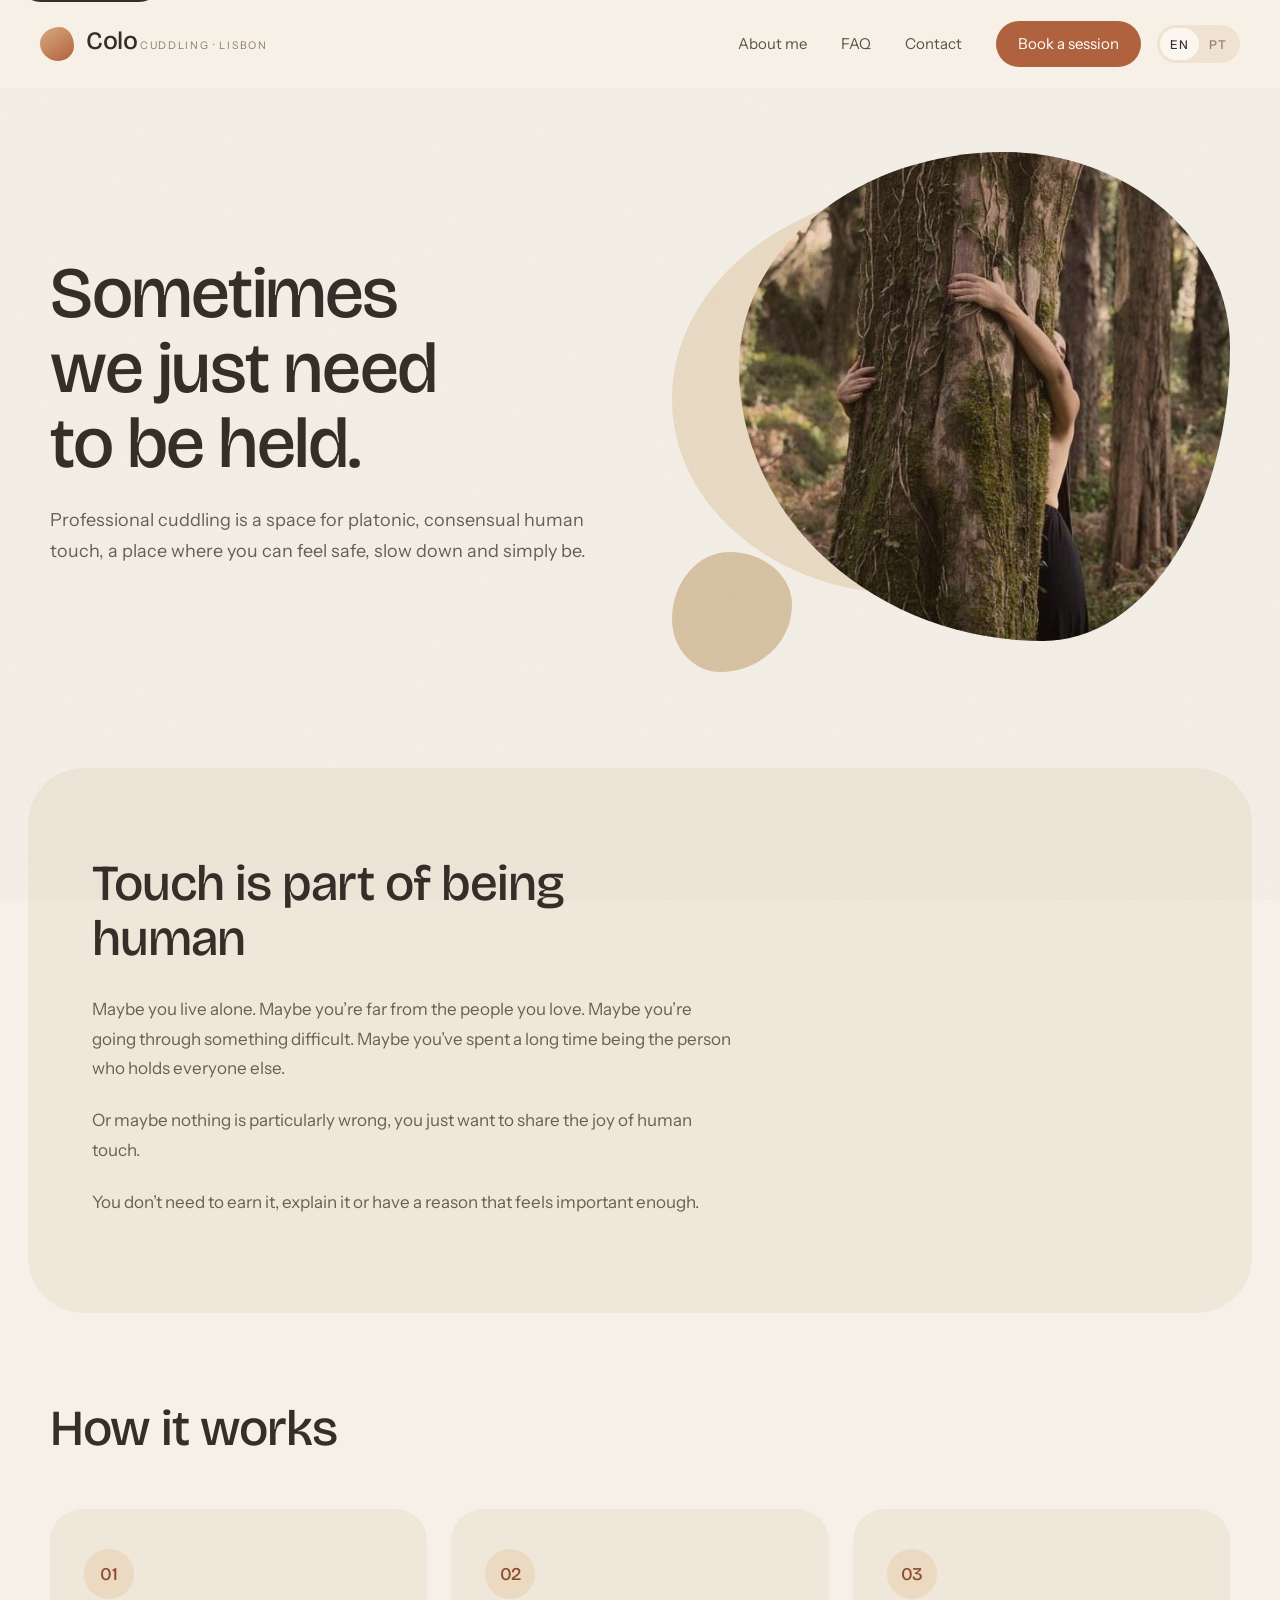
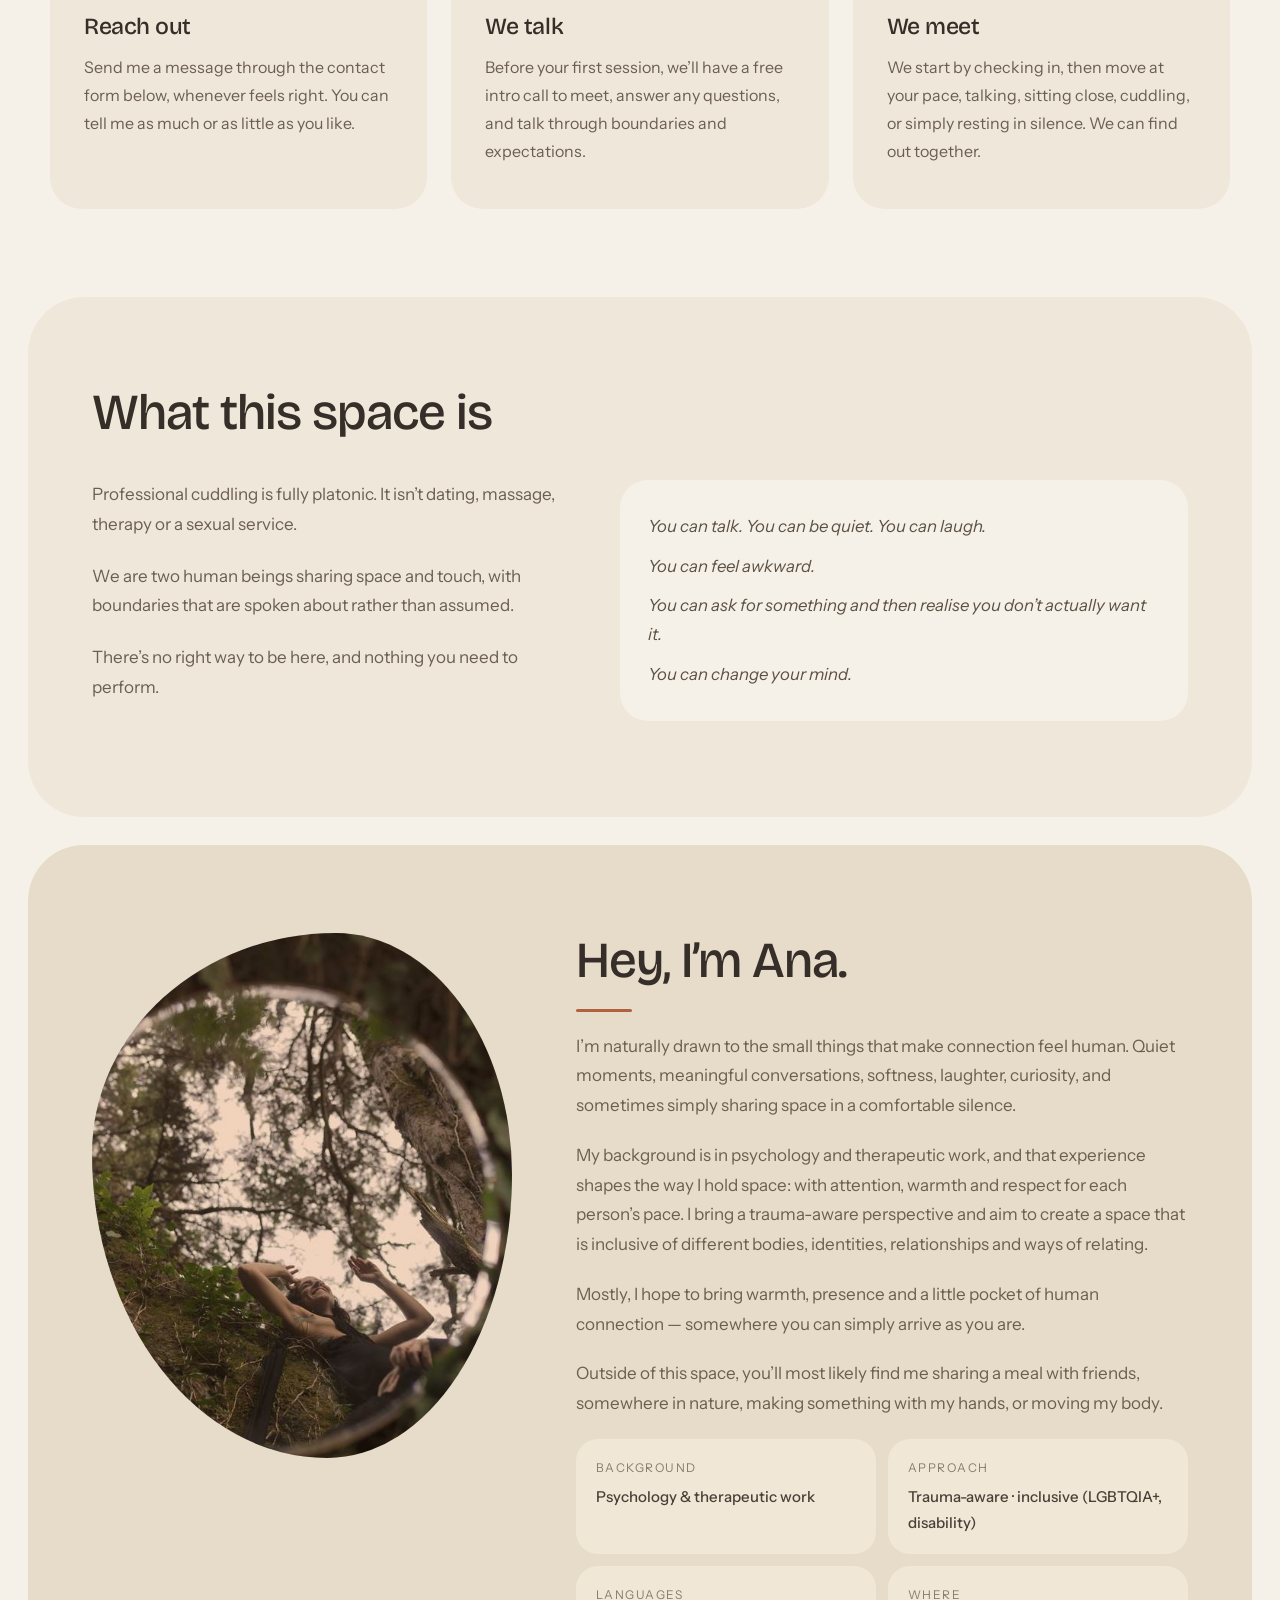
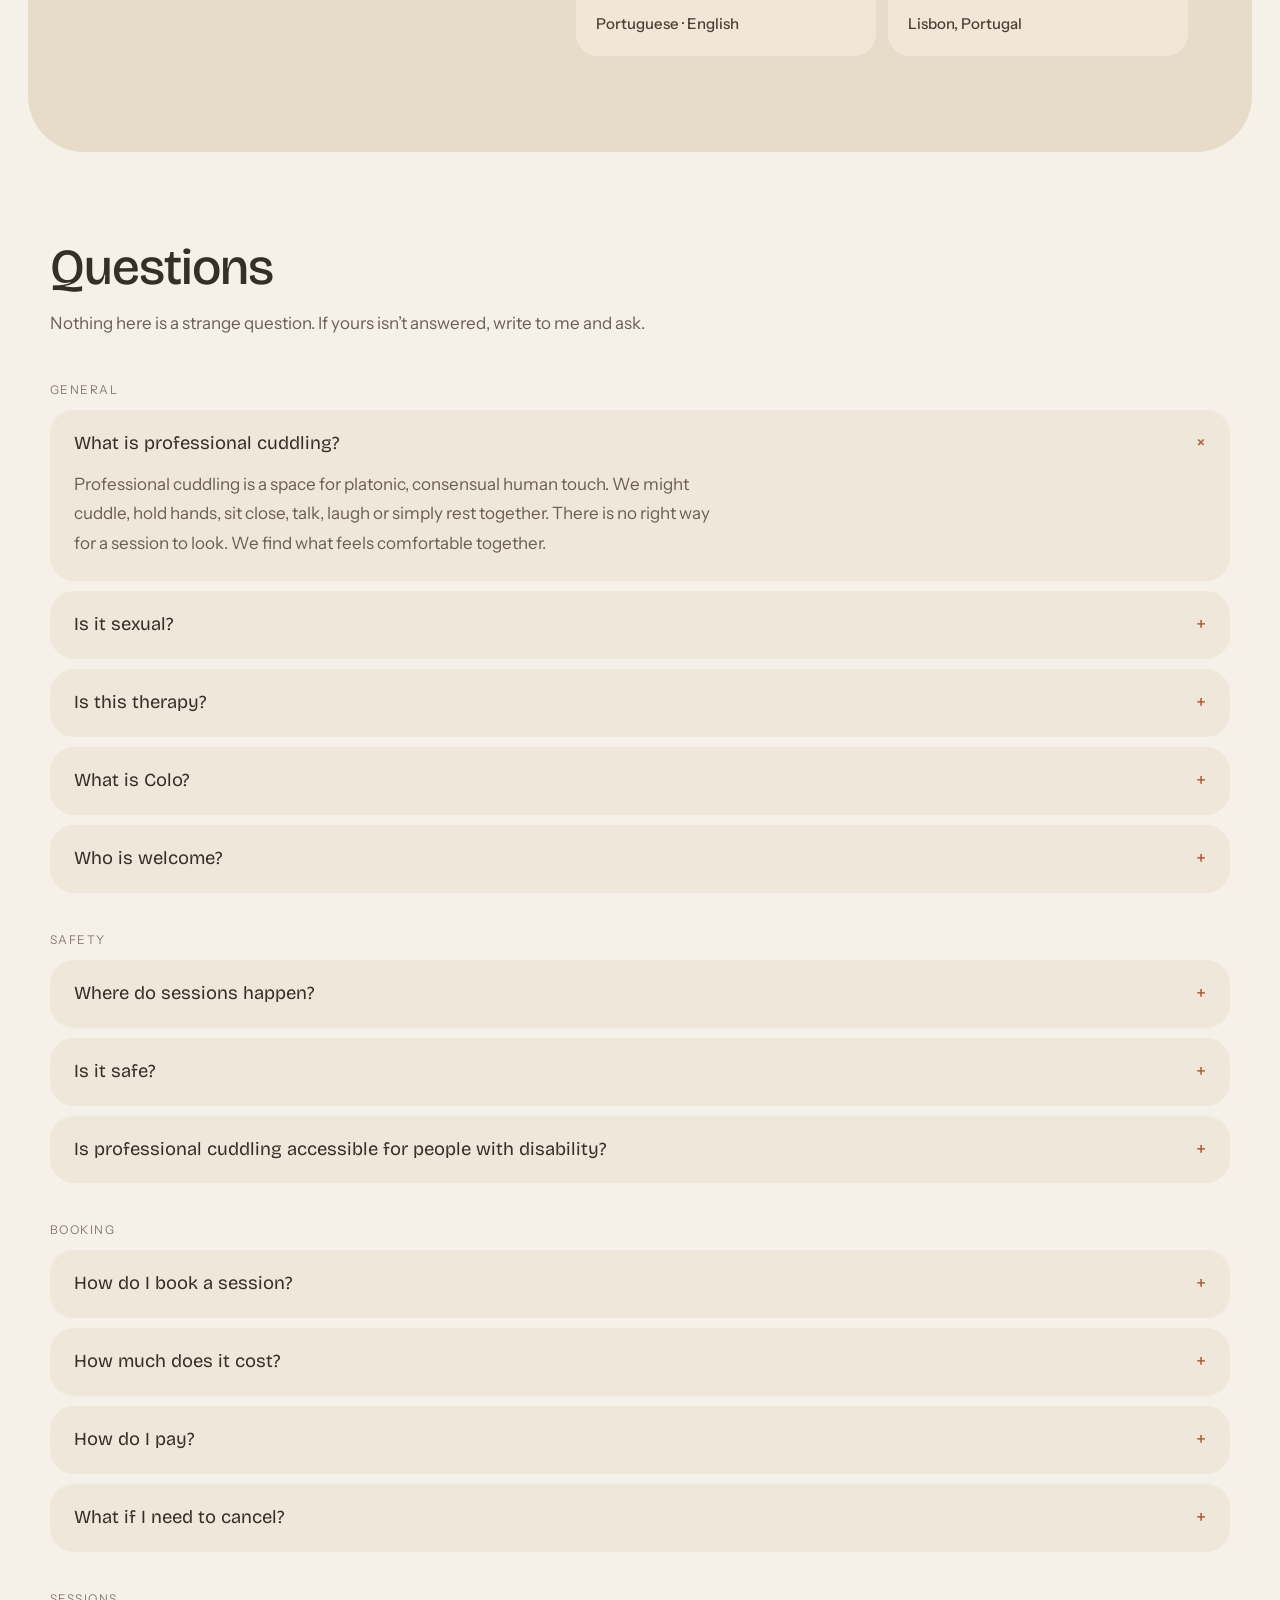
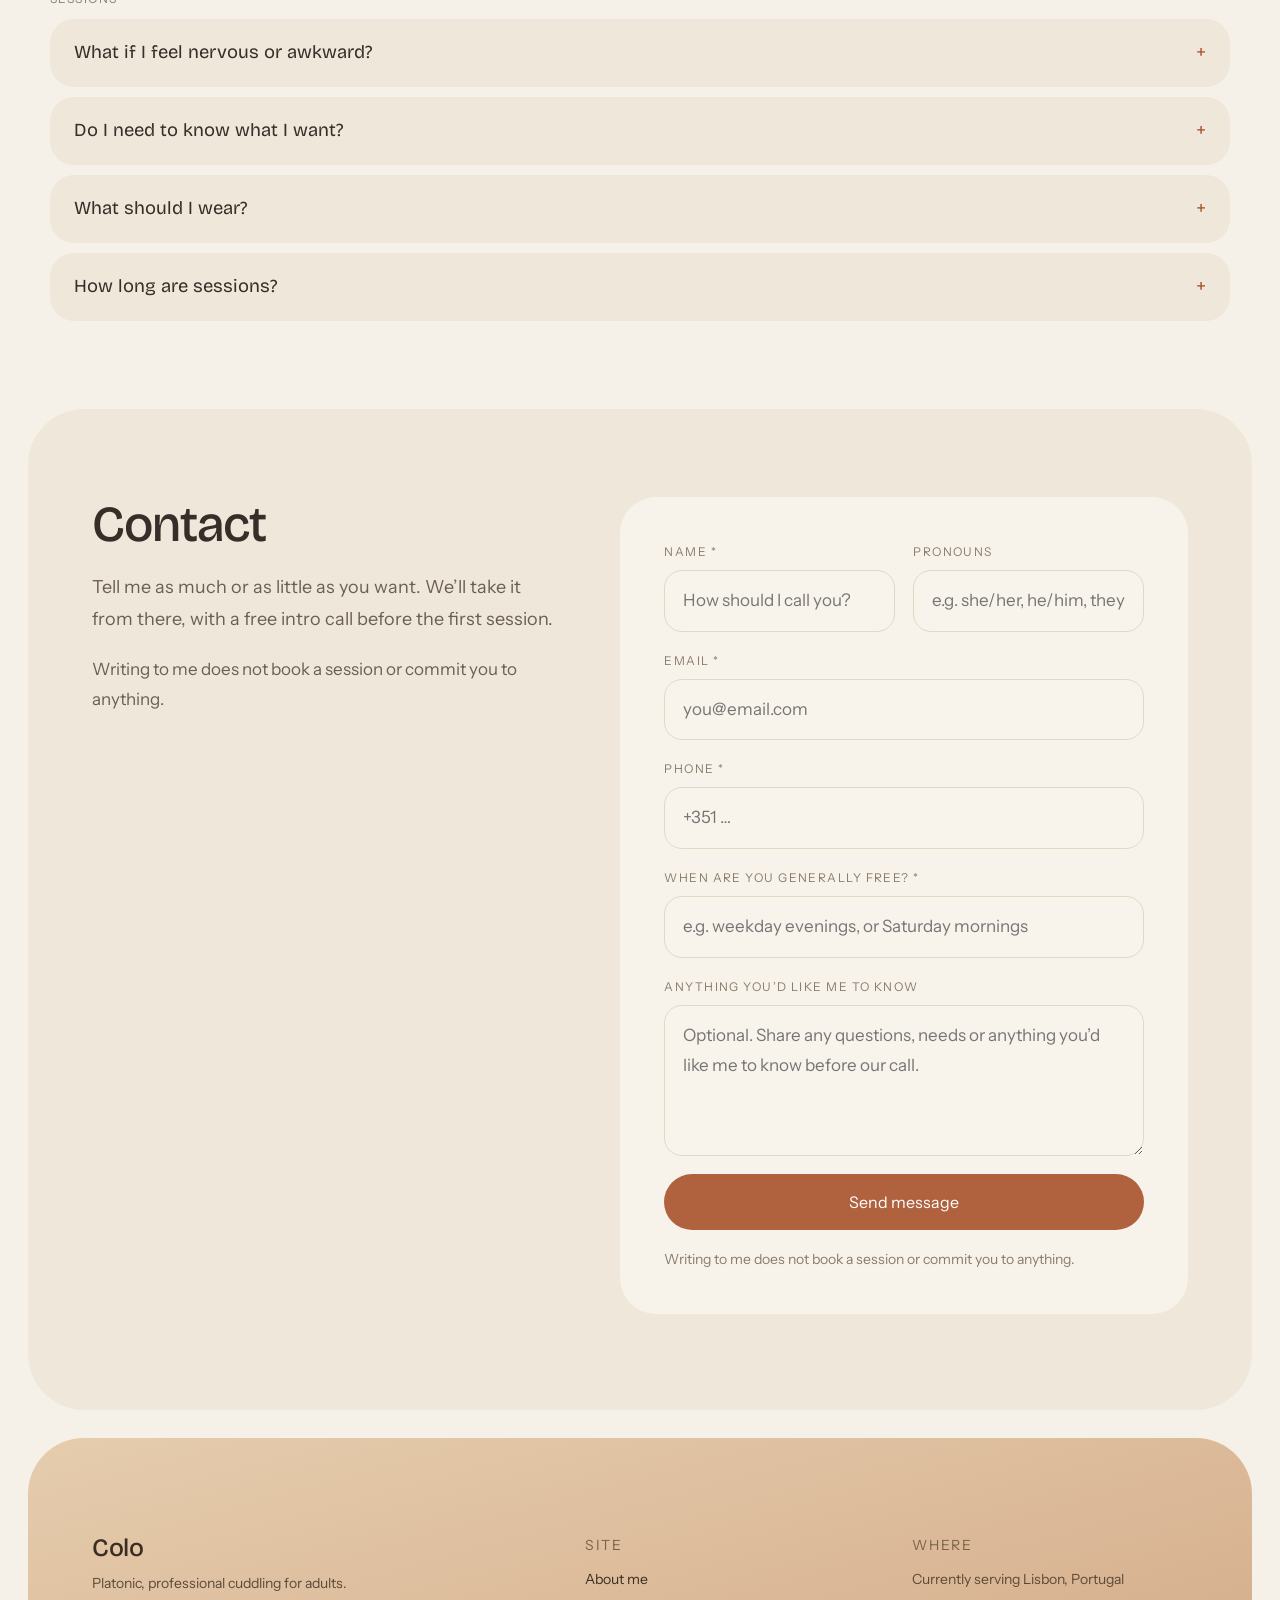
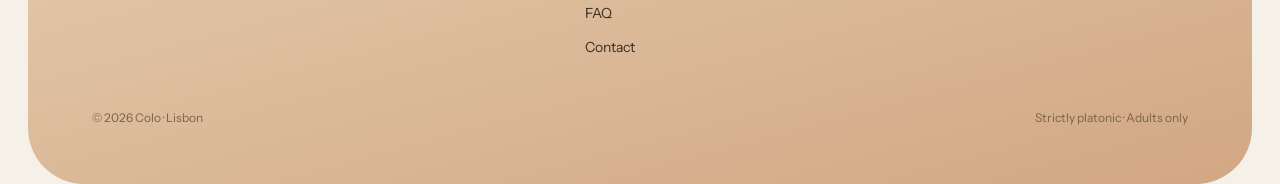
==== index.html @ 05f69599 "Apply Ana’s 2–3 Sep copy notes and add an accessibility FAQ. Refresh PT phrasing, drop two session q" ====
<!doctype html>
<html lang="en" data-page="home">
<head>
  <meta charset="utf-8">
  <meta name="viewport" content="width=device-width, initial-scale=1">
  <title>Colo — Professional cuddling in Lisbon</title>
  <meta name="description" content="Professional cuddling in Lisbon. A space for platonic, consensual human touch — where you can feel safe, slow down and simply be.">
  <meta property="og:title" content="Colo — Professional cuddling in Lisbon">
  <meta property="og:description" content="A space for platonic, consensual human touch. Professional cuddling in Lisbon.">
  <meta property="og:type" content="website">
  <link rel="icon" href="favicon.svg" type="image/svg+xml">
  <script>
    (function () {
      var q = new URLSearchParams(location.search).get("lang");
      var stored = null;
      try { stored = localStorage.getItem("colo-lang"); } catch (e) {}
      var lang = (q === "pt" || q === "en") ? q : (stored === "pt" || stored === "en") ? stored : ((navigator.language || "").toLowerCase().indexOf("pt") === 0 ? "pt" : "en");
      document.documentElement.setAttribute("data-lang", lang);
      document.documentElement.lang = lang === "pt" ? "pt-PT" : "en";
    })();
  </script>
  <link rel="preconnect" href="https://fonts.googleapis.com">
  <link rel="preconnect" href="https://fonts.gstatic.com" crossorigin>
  <link href="https://fonts.googleapis.com/css2?family=Bricolage+Grotesque:opsz,wght@12..96,400;12..96,500;12..96,600&family=Instrument+Sans:wght@400;500&display=swap" rel="stylesheet">
  <link rel="stylesheet" href="css/styles.css">
</head>
<body>
  <a class="skip-link" href="#main" data-i18n="skip">Skip to content</a>
  <div class="grain" aria-hidden="true">
    <svg xmlns="http://www.w3.org/2000/svg">
      <filter id="grain"><feTurbulence type="fractalNoise" baseFrequency="0.85" numOctaves="3" stitchTiles="stitch"/><feColorMatrix type="saturate" values="0"/></filter>
      <rect width="100%" height="100%" filter="url(#grain)" opacity="0.26"/>
    </svg>
  </div>

  <header class="site-header">
    <div class="header-inner">
      <a class="brand" href="index.html" aria-current="page">
        <span class="mark" aria-hidden="true"></span>
        <span>
          <span class="display brand-name">Colo</span>
          <span class="brand-meta" data-i18n="brand.meta">Cuddling · Lisbon</span>
        </span>
      </a>
      <div class="header-end">
        <nav class="nav" data-i18n-aria="nav.primary" aria-label="Primary">
          <a href="#about" data-i18n="nav.about">About me</a>
          <a href="#faq" data-i18n="nav.faq">FAQ</a>
          <a href="#contact" data-i18n="nav.contact">Contact</a>
          <a class="btn btn-primary" href="#contact" style="min-height: 46px; padding: 10px 22px; font-size: 15px;" data-i18n="nav.book">Book a session</a>
        </nav>
        <div class="header-tools">
          <div class="lang-switch" role="group" data-i18n-aria="nav.lang" aria-label="Language">
            <button type="button" data-lang-set="en" aria-pressed="true">EN</button>
            <button type="button" data-lang-set="pt" aria-pressed="false">PT</button>
          </div>
          <button class="menu-btn" type="button" data-menu-toggle aria-expanded="false" aria-controls="mobile-nav" data-i18n-aria="nav.menu" aria-label="Menu">
            <span></span><span></span>
          </button>
        </div>
      </div>
    </div>
    <nav class="mobile-nav" id="mobile-nav" data-mobile-nav data-i18n-aria="nav.mobile" aria-label="Mobile">
      <a href="#about" data-i18n="nav.about">About me</a>
      <a href="#faq" data-i18n="nav.faq">FAQ</a>
      <a href="#contact" data-i18n="nav.contact">Contact</a>
      <a href="#contact" data-i18n="nav.book">Book a session</a>
    </nav>
  </header>

  <main id="main">
    <section class="hero">
      <div class="wrap hero-grid">
        <div class="hero-copy">
          <h1 data-i18n="hero.h1">Sometimes we just need to be held.</h1>
          <p class="lede lede-lg" data-i18n="hero.lede">Professional cuddling is a space for platonic, consensual human touch, a place where you can feel safe, slow down and simply be.</p>
        </div>
        <div class="hero-visual" aria-hidden="true">
          <div class="blob-back"></div>
          <div class="blob-photo">
            <img class="hero-photo" src="images/hero.jpg" alt="">
            <div class="photo-wash"></div>
          </div>
          <div class="blob-small"></div>
        </div>
      </div>
    </section>

    <section class="panel" id="touch" aria-labelledby="touch-heading">
      <div class="panel-head">
        <h2 id="touch-heading" data-i18n="touch.h2">Touch is part of being human</h2>
      </div>
      <div class="prose" style="margin-top: 28px;">
        <p data-i18n="touch.p1">Maybe you live alone. Maybe you’re far from the people you love. Maybe you’re going through something difficult. Maybe you’ve spent a long time being the person who holds everyone else.</p>
        <p data-i18n="touch.p2">Or maybe nothing is particularly wrong, you just want to share the joy of human touch.</p>
        <p data-i18n="touch.p3">You don’t need to earn it, explain it or have a reason that feels important enough.</p>
      </div>
    </section>

    <section class="section" id="how" aria-labelledby="how-heading">
      <div class="wrap">
        <div class="section-head">
          <h2 id="how-heading" data-i18n="how.h2">How it works</h2>
        </div>
        <div class="steps">
          <article class="card">
            <span class="display step-num">01</span>
            <h3 data-i18n="how.s1">Reach out</h3>
            <p data-i18n="how.s1p">Send me a message through the contact form below. You can tell me as much or as little as you like.</p>
          </article>
          <article class="card">
            <span class="display step-num">02</span>
            <h3 data-i18n="how.s2">We talk</h3>
            <p data-i18n="how.s2p">Before your first session, we’ll have a free intro call to meet, answer any questions, and talk through boundaries and expectations.</p>
          </article>
          <article class="card">
            <span class="display step-num">03</span>
            <h3 data-i18n="how.s3">We meet</h3>
            <p data-i18n="how.s3p">We start by checking in, then move at your pace, talking, sitting close, cuddling, or simply resting in silence. We can find out together.</p>
          </article>
        </div>
      </div>
    </section>

    <section class="panel" id="why" aria-labelledby="space-heading">
      <div class="panel-head">
        <h2 id="space-heading" data-i18n="space.h2">What this space is</h2>
      </div>
      <div class="space-grid">
        <div class="prose">
          <p data-i18n="space.p1">Professional cuddling is fully platonic. It isn’t dating, massage, therapy or a sexual service.</p>
          <p data-i18n="space.p2">We are two human beings sharing space and touch, with boundaries that are spoken about rather than assumed.</p>
          <p data-i18n="space.p3">There’s no right way to be here, and nothing you need to perform.</p>
        </div>
        <ul class="permissions">
          <li data-i18n="space.l1">You can talk. You can be quiet. You can laugh.</li>
          <li data-i18n="space.l2">You can feel awkward.</li>
          <li data-i18n="space.l3">You can ask for something and then realise you don’t actually want it.</li>
          <li data-i18n="space.l4">You can change your mind.</li>
        </ul>
      </div>
    </section>

    <section class="panel panel-clay" id="about" aria-labelledby="about-heading">
      <div class="profile">
        <div class="portrait-wrap">
          <div class="portrait-frame">
            <img class="portrait-photo" src="images/portrait.jpg" data-i18n-alt="about.alt" alt="Ana, smiling in a forest, reflected in a circular mirror on mossy ground.">
            <div class="photo-wash"></div>
          </div>
        </div>
        <div class="profile-copy">
          <h2 id="about-heading" data-i18n="about.h2">Hey, I’m Ana.</h2>
          <span class="rule" aria-hidden="true"></span>
          <p class="lede" data-i18n="about.p1">I’m naturally drawn to the small things that make connection feel human. Quiet moments, meaningful conversations, softness, laughter, curiosity, and sometimes simply sharing space in a comfortable silence.</p>
          <p class="lede" data-i18n="about.p2">My background is in psychology and therapeutic work, and that experience shapes the way I hold space: with attention, warmth and respect for each person’s pace. I bring a trauma-aware perspective and aim to create a space that is inclusive of different bodies, identities, relationships and ways of relating.</p>
          <p class="lede" data-i18n="about.p3">Mostly, I hope to bring warmth, presence and a little pocket of human connection — somewhere you can simply arrive as you are.</p>
          <p class="lede" data-i18n="about.p4">Outside of this space, you’ll most likely find me sharing a meal with friends, somewhere in nature, making something with my hands, or moving my body.</p>
          <div class="facts">
            <div class="fact">
              <span class="label" data-i18n="about.background">Background</span>
              <strong data-i18n="about.backgroundv">Psychology &amp; therapeutic work</strong>
            </div>
            <div class="fact">
              <span class="label" data-i18n="about.approach">Approach</span>
              <strong data-i18n="about.approachv">Trauma-aware · inclusive (LGBTQIA+, disability)</strong>
            </div>
            <div class="fact">
              <span class="label" data-i18n="about.languages">Languages</span>
              <strong data-i18n="about.languagesv">Portuguese · English</strong>
            </div>
            <div class="fact">
              <span class="label" data-i18n="about.where">Where</span>
              <strong data-i18n="about.wherev">Lisbon, Portugal</strong>
            </div>
          </div>
        </div>
      </div>
    </section>

    <section class="section" id="faq" aria-labelledby="faq-heading">
      <div class="wrap">
        <div class="section-head" style="max-width: 40rem;">
          <h2 id="faq-heading" data-i18n="faq.h1">Questions</h2>
          <p class="lede" data-i18n="faq.intro">Nothing here is a strange question. If yours isn’t answered, write to me and ask.</p>
        </div>

        <div class="faq-groups" style="margin-top: 40px;">
          <div class="faq-group">
            <span class="label" data-i18n="faq.general">General</span>
            <details class="faq-item" open>
              <summary><span data-i18n="faq.q1">What is professional cuddling?</span> <span class="plus" aria-hidden="true">+</span></summary>
              <p data-i18n="faq.a1">Professional cuddling is a space for platonic, consensual human touch. We might cuddle, hold hands, sit close, talk, laugh or simply rest together. There is no right way for a session to look. We find what feels comfortable together.</p>
            </details>
            <details class="faq-item">
              <summary><span data-i18n="faq.q2">Is it sexual?</span> <span class="plus" aria-hidden="true">+</span></summary>
              <p data-i18n="faq.a2">No. Professional cuddling is fully platonic and we both remain clothed throughout the session. Sexual touch isn’t part of this space. Clear boundaries are what allow us to relax into closeness without wondering where it is supposed to lead.</p>
            </details>
            <details class="faq-item">
              <summary><span data-i18n="faq.q3">Is this therapy?</span> <span class="plus" aria-hidden="true">+</span></summary>
              <p data-i18n="faq.a3">No. Although my background is in psychology and therapeutic work, cuddling sessions are not therapy. My background does shape the care I bring to the space — particularly around safety, consent, trauma awareness and making room for different bodies, identities and ways of being.</p>
            </details>
            <details class="faq-item" data-lang-only="en">
              <summary><span data-i18n="faq.q4">What is Colo?</span> <span class="plus" aria-hidden="true">+</span></summary>
              <p data-i18n-html="faq.a4"><em>Colo</em> is one of those Portuguese words that doesn’t quite translate. <em>Dar colo</em> is to hold someone, to offer warmth, comfort, and care. That feeling is at the heart of what I hope to create here.</p>
            </details>
            <details class="faq-item">
              <summary><span data-i18n="faq.q5">Who is welcome?</span> <span class="plus" aria-hidden="true">+</span></summary>
              <p data-i18n="faq.a5">Adults of different genders, sexualities, bodies, abilities, identities and ways of relating are welcome here. You don’t need to fit a certain profile or have a particular reason for coming. You can simply be you.</p>
            </details>
          </div>

          <div class="faq-group">
            <span class="label" data-i18n="faq.safety">Safety</span>
            <details class="faq-item">
              <summary><span data-i18n="faq.q6">Where do sessions happen?</span> <span class="plus" aria-hidden="true">+</span></summary>
              <p data-i18n="faq.a6">Sessions take place in a quiet, private space in Lisbon. I’ll share the exact address once we’ve spoken and arranged a session.</p>
            </details>
            <details class="faq-item">
              <summary><span data-i18n="faq.q7">Is it safe?</span> <span class="plus" aria-hidden="true">+</span></summary>
              <div data-i18n-html="faq.a7">
                <p>Feeling safe can mean different things to different people, so I don’t want to assume what it looks like for you. My aim is to create that space together.</p>
                <p>We talk beforehand, check in before any touch, and keep communicating as we go. Boundaries are spoken rather than assumed, and you can say yes, no, not yet, something different, or change your mind at any time.</p>
                <p>We both stay fully clothed, and there is nothing you have to do or perform while you’re here.</p>
              </div>
            </details>
            <details class="faq-item">
              <summary><span data-i18n="faq.q12">Is professional cuddling accessible for people with disability?</span> <span class="plus" aria-hidden="true">+</span></summary>
              <div data-i18n-html="faq.a12">
                <p>I want COLO to be as accessible as possible. If you have any access needs, you’re welcome to tell me what would help you feel comfortable — whether that’s around positioning, movement, communication, sensory needs, taking breaks, presence of a personal assistant, mobility aids or something else.</p>
                <p>I won’t assume what you need or what your body can do. We can talk it through together and adapt the session where possible. If there’s something about the space or setup that I can’t accommodate, I’ll always be upfront about it.</p>
              </div>
            </details>
          </div>

          <div class="faq-group">
            <span class="label" data-i18n="faq.booking">Booking</span>
            <details class="faq-item">
              <summary><span data-i18n="faq.q8">How do I book a session?</span> <span class="plus" aria-hidden="true">+</span></summary>
              <div data-i18n-html="faq.a8">
                <p>Send me a message through the <a href="#contact">contact form</a>. Then we’ll have a short, free intro call so we can meet, talk through any questions, and get a sense of whether this feels right for both of us.</p>
                <p>If it does, we’ll agree on a time and place. Your session is confirmed once the payment has been received.</p>
              </div>
            </details>
            <details class="faq-item">
              <summary><span data-i18n="faq.q9">How much does it cost?</span> <span class="plus" aria-hidden="true">+</span></summary>
              <p data-i18n="faq.a9">Sessions are €90 per hour. The intro call is always free.</p>
            </details>
            <details class="faq-item">
              <summary><span data-i18n="faq.q10">How do I pay?</span> <span class="plus" aria-hidden="true">+</span></summary>
              <p data-i18n="faq.a10">The payment can be done by Revolut, MB Way or bank transfer. The details are sent after we’ve spoken and agreed on a time.</p>
            </details>
            <details class="faq-item">
              <summary><span data-i18n="faq.q11">What if I need to cancel?</span> <span class="plus" aria-hidden="true">+</span></summary>
              <p data-i18n="faq.a11">If something comes up, just let me know as soon as you can. For cancellations with less than 24 hours’ notice, the full session fee will still apply.</p>
            </details>
          </div>

          <div class="faq-group">
            <span class="label" data-i18n="faq.sessions">Sessions</span>
            <details class="faq-item">
              <summary><span data-i18n="faq.q14">What if I feel nervous or awkward?</span> <span class="plus" aria-hidden="true">+</span></summary>
              <p data-i18n="faq.a14">That’s okay. Sharing touch with someone new can feel vulnerable, unfamiliar or just a little strange at first. We can take our time. Awkwardness is allowed here too.</p>
            </details>
            <details class="faq-item">
              <summary><span data-i18n="faq.q15">Do I need to know what I want?</span> <span class="plus" aria-hidden="true">+</span></summary>
              <p data-i18n="faq.a15">Not at all. You might know exactly what kind of touch feels good to you, or you might have no idea yet. We can find out together.</p>
            </details>
            <details class="faq-item">
              <summary><span data-i18n="faq.q16">What should I wear?</span> <span class="plus" aria-hidden="true">+</span></summary>
              <p data-i18n="faq.a16">Something clean, comfortable and easy to relax in. Basically, whatever you’d happily curl up on a sofa in. We both stay fully clothed throughout the session.</p>
            </details>
            <details class="faq-item">
              <summary><span data-i18n="faq.q17">How long are sessions?</span> <span class="plus" aria-hidden="true">+</span></summary>
              <p data-i18n="faq.a17">Sessions are available for 60, 90 or 120 minutes. If it’s your first time, we can figure out together what feels like a good place to start.</p>
            </details>
          </div>
        </div>
      </div>
    </section>

    <section class="panel" id="contact" aria-labelledby="contact-heading">
      <div class="contact-grid">
        <div class="contact-copy">
          <h2 id="contact-heading" data-i18n="contact.h1">Contact</h2>
          <p class="lede lede-lg" data-i18n="contact.lede">Tell me as much or as little as you want. We’ll take it from there, with a free intro call before the first session.</p>
          <p class="lede" data-i18n="contact.note">Writing to me does not book a session or commit you to anything.</p>
        </div>

        <div>
          <form class="form" data-contact-form novalidate>
            <div class="fields-2">
              <label class="field-wrap">
                <span class="label" data-i18n="form.name">Name *</span>
                <input class="field" type="text" name="name" required autocomplete="name" data-i18n-placeholder="form.namePh" placeholder="How should I call you?">
              </label>
              <label class="field-wrap">
                <span class="label" data-i18n="form.pronouns">Pronouns</span>
                <input class="field" type="text" name="pronouns" autocomplete="off" data-i18n-placeholder="form.pronounsPh" placeholder="e.g. she/her, he/him, they/them">
              </label>
            </div>
            <label class="field-wrap">
              <span class="label" data-i18n="form.email">Email *</span>
              <input class="field" type="email" name="email" required autocomplete="email" placeholder="you@email.com">
            </label>
            <label class="field-wrap">
              <span class="label" data-i18n="form.phone">Phone *</span>
              <input class="field" type="tel" name="phone" required autocomplete="tel" placeholder="+351 …">
            </label>
            <label class="field-wrap">
              <span class="label" data-i18n="form.free">When are you generally free? *</span>
              <input class="field" type="text" name="availability" required data-i18n-placeholder="form.freePh" placeholder="e.g. weekday evenings, or Saturday mornings">
            </label>
            <label class="field-wrap">
              <span class="label" data-i18n="form.note">Anything you’d like me to know</span>
              <textarea class="field" name="message" rows="4" data-i18n-placeholder="form.notePh" placeholder="Optional. Share any questions, needs or anything you’d like me to know before our call."></textarea>
            </label>
            <div class="hp" aria-hidden="true">
              <label>Company <input type="text" name="company" tabindex="-1" autocomplete="off"></label>
            </div>
            <button class="btn btn-primary" type="submit" data-i18n="form.send">Send message</button>
            <p class="form-note" data-i18n="contact.note">Writing to me does not book a session or commit you to anything.</p>
          </form>

          <div class="form-status" data-form-status role="status">
            <h3 data-i18n="form.thanks">Thank you.</h3>
            <p data-i18n="form.thanksp">I’ll get back to you soon. Writing to me does not book a session or commit you to anything — we can take it slowly from here.</p>
          </div>
        </div>
      </div>
    </section>

    <section class="closing">
      <footer class="site-footer" style="margin-top: 0; padding-top: 0; border-top: 0;">
        <div class="footer-grid">
          <div class="footer-brand">
            <div class="display" style="font-size: 25px; color: var(--closing-ink);">Colo</div>
            <p data-i18n="foot.blurb">Platonic, professional cuddling for adults.</p>
          </div>
          <div class="footer-col">
            <span class="label" data-i18n="foot.site">Site</span>
            <a href="#about" data-i18n="nav.about">About me</a>
            <a href="#faq" data-i18n="nav.faq">FAQ</a>
            <a href="#contact" data-i18n="nav.contact">Contact</a>
          </div>
          <div class="footer-col">
            <span class="label" data-i18n="foot.where">Where</span>
            <span data-i18n="foot.serving">Currently serving Lisbon, Portugal</span>
          </div>
        </div>
        <div class="footer-base">
          <span data-i18n="foot.copy">© 2026 Colo · Lisbon</span>
          <span data-i18n="foot.legal">Strictly platonic · Adults only</span>
        </div>
      </footer>
    </section>
  </main>

  <script src="js/i18n.js"></script>
  <script src="js/config.js"></script>
  <script src="js/main.js"></script>
</body>
</html>
---- css/styles.css ----
:root {
  --cream: #f6f1e8;
  --cream-deep: #efe7d9;
  --cream-card: #f8f3ea;
  --sand: #efe2d0;
  --clay: #e7dcc9;
  --ochre: #e3cdb1;
  --linen: #ebd9c1;
  --stone: #cdbfa9;
  --field-border: #e3d7c4;
  --ink: #362e28;
  --ink-soft: #5c5145;
  --body: #6b5f52;
  --label: #8a7c6c;
  --terracotta: #b0623f;
  --terracotta-deep: #8e4c2f;
  --terracotta-hover: #c4734c;
  --closing-start: #e5cdae;
  --closing-end: #d2a784;
  --closing-ink: #3a2e22;
  --closing-mute: #5c4a37;
  --closing-line: #c6a87e;
  --paper: #fbf7f0;
  --radius-blob: 58% 42% 46% 54% / 48% 56% 44% 52%;
  --shadow-inset: inset 0 0 0 1px rgba(255, 255, 255, 0.22);
  --header-h: 88px;
}

*,
*::before,
*::after {
  box-sizing: border-box;
}

html {
  scroll-behavior: smooth;
}

html[data-lang="pt"]:not(.i18n-ready) body {
  visibility: hidden;
}

html[data-lang="pt"] [data-lang-only="en"] {
  display: none;
}

body {
  margin: 0;
  background: var(--cream);
  color: var(--ink);
  font-family: "Instrument Sans", ui-sans-serif, system-ui, sans-serif;
  font-size: 17px;
  line-height: 1.75;
  -webkit-font-smoothing: antialiased;
}

img {
  max-width: 100%;
  display: block;
}

[hidden] {
  display: none !important;
}

#about,
#how,
#touch,
#why {
  scroll-margin-top: 96px;
}

a {
  color: var(--terracotta-deep);
  text-decoration: none;
}

a:hover {
  color: var(--terracotta);
}

button,
input,
textarea,
select {
  font: inherit;
  color: inherit;
}

h1,
h2,
h3,
.display {
  font-family: "Bricolage Grotesque", "Trebuchet MS", system-ui, sans-serif;
  font-weight: 500;
  letter-spacing: -0.02em;
  line-height: 1.12;
}

.skip-link {
  position: absolute;
  left: 16px;
  top: -48px;
  z-index: 20;
  padding: 10px 16px;
  border-radius: 999px;
  background: var(--ink);
  color: var(--paper);
}

.skip-link:focus {
  top: 16px;
}

.grain {
  pointer-events: none;
  position: fixed;
  inset: 0;
  z-index: 8;
  opacity: 0.4;
  mix-blend-mode: multiply;
}

.grain svg {
  width: 100%;
  height: 100%;
}

.wrap {
  width: min(1180px, calc(100% - 40px));
  margin: 0 auto;
}

.eyebrow {
  display: inline-block;
  font-size: 12px;
  letter-spacing: 0.16em;
  text-transform: uppercase;
  color: var(--terracotta-deep);
  font-weight: 500;
}

.label {
  font-size: 12px;
  letter-spacing: 0.12em;
  text-transform: uppercase;
  color: var(--label);
}

.lede {
  margin: 0;
  color: var(--body);
  max-width: 42rem;
}

.lede-lg {
  font-size: 1.125rem;
}

.section {
  position: relative;
  z-index: 6;
  padding: 88px 0;
}

.panel {
  position: relative;
  z-index: 6;
  width: min(1320px, calc(100% - 24px));
  margin: 0 auto;
  padding: 72px 28px;
  background: var(--cream-deep);
  border-radius: 36px;
}

.panel + .panel {
  margin-top: 28px;
}

.panel-clay {
  background: var(--clay);
}

.section-head {
  display: flex;
  flex-direction: column;
  gap: 14px;
  max-width: 36rem;
}

.section-head h2,
.panel-head h2 {
  margin: 0;
  font-size: clamp(2.2rem, 5vw, 3.15rem);
  line-height: 1.1;
}

.panel-head {
  display: flex;
  flex-direction: column;
  gap: 14px;
  max-width: 36rem;
}

.site-header {
  position: sticky;
  top: 0;
  z-index: 12;
  background: color-mix(in srgb, var(--cream) 88%, transparent);
  backdrop-filter: blur(14px);
}

.header-inner {
  width: min(1320px, calc(100% - 32px));
  margin: 0 auto;
  min-height: var(--header-h);
  display: flex;
  align-items: center;
  justify-content: space-between;
  gap: 24px;
}

.brand {
  display: flex;
  align-items: center;
  gap: 12px;
  color: inherit;
}

.brand:hover {
  color: inherit;
}

.mark {
  display: block;
  width: 34px;
  height: 34px;
  border-radius: var(--radius-blob);
  background: linear-gradient(145deg, #d9a97f, #b0623f);
  flex-shrink: 0;
}

.brand-name {
  font-size: 25px;
  line-height: 1;
}

.brand-meta {
  font-size: 10.5px;
  letter-spacing: 0.16em;
  text-transform: uppercase;
  color: var(--label);
}

.header-end {
  display: flex;
  align-items: center;
  gap: 16px;
}

.header-tools {
  display: flex;
  align-items: center;
  gap: 10px;
}

.lang-switch {
  display: inline-flex;
  align-items: center;
  padding: 3px;
  border-radius: 999px;
  background: var(--sand);
}

.lang-switch button {
  min-width: 38px;
  min-height: 32px;
  padding: 0 10px;
  border: 0;
  border-radius: 999px;
  background: transparent;
  color: var(--label);
  font-size: 12px;
  letter-spacing: 0.08em;
  font-weight: 500;
  cursor: pointer;
}

.lang-switch button[aria-pressed="true"] {
  background: var(--paper);
  color: var(--ink);
}

.nav {
  display: none;
  align-items: center;
  gap: 34px;
}

.nav a {
  color: var(--ink-soft);
  font-size: 15px;
}

.nav a:hover,
.nav a[aria-current="page"] {
  color: var(--terracotta-deep);
}

.menu-btn {
  display: flex;
  flex-direction: column;
  align-items: center;
  justify-content: center;
  gap: 5px;
  width: 46px;
  height: 46px;
  border: 0;
  border-radius: 999px;
  background: var(--sand);
  cursor: pointer;
}

.menu-btn span {
  display: block;
  width: 18px;
  height: 1.5px;
  border-radius: 999px;
  background: var(--ink);
}

.mobile-nav {
  display: none;
  flex-direction: column;
  gap: 8px;
  padding: 8px 20px 24px;
}

.mobile-nav.is-open {
  display: flex;
}

.mobile-nav a {
  display: flex;
  align-items: center;
  min-height: 48px;
  color: var(--ink-soft);
  font-size: 17px;
  border-bottom: 1px solid var(--field-border);
}

.btn {
  display: inline-flex;
  align-items: center;
  justify-content: center;
  min-height: 54px;
  padding: 14px 32px;
  border-radius: 999px;
  border: 0;
  font-size: 16px;
  cursor: pointer;
  text-align: center;
}

.btn-primary,
.nav a.btn-primary {
  background: var(--terracotta);
  color: #ffffff;
}

.btn-primary:hover,
.nav a.btn-primary:hover {
  background: var(--terracotta-hover);
  color: #ffffff;
}

.btn-ghost {
  border: 1px solid var(--stone);
  color: var(--ink-soft);
  background: transparent;
}

.btn-ghost:hover {
  color: var(--ink);
  border-color: var(--terracotta);
}

.btn-dark {
  background: var(--closing-ink);
  color: #f6efe2;
}

.btn-dark:hover {
  color: #f6efe2;
  background: #2b2118;
}

.hero {
  position: relative;
  z-index: 6;
  padding: 48px 0 72px;
}

.hero-grid {
  display: grid;
  gap: 40px;
  align-items: center;
}

.hero-copy {
  display: flex;
  flex-direction: column;
  gap: 24px;
}

.pill {
  display: inline-flex;
  align-self: flex-start;
  align-items: center;
  gap: 10px;
  padding: 9px 18px 9px 14px;
  border-radius: 999px;
  background: var(--sand);
}

.pill-dot {
  width: 8px;
  height: 8px;
  border-radius: 50%;
  background: var(--terracotta);
}

.hero h1 {
  margin: 0;
  font-size: clamp(2.6rem, 8vw, 4.5rem);
  line-height: 1.04;
  text-wrap: balance;
}

.hero-visual {
  position: relative;
  min-height: 340px;
}

.blob-back {
  position: absolute;
  left: 0;
  top: 36px;
  width: 78%;
  height: 78%;
  border-radius: 62% 38% 46% 54% / 52% 58% 42% 48%;
  background: #ebdcc6;
}

.blob-photo {
  position: absolute;
  right: 0;
  top: 0;
  width: 88%;
  height: 94%;
  border-radius: 54% 46% 38% 62% / 44% 40% 60% 56%;
  overflow: hidden;
  box-shadow: var(--shadow-inset);
}

.blob-photo img,
.portrait-frame img {
  width: 100%;
  height: 100%;
  object-fit: cover;
}

.hero-photo {
  object-position: 50% 30%;
}

.photo-wash {
  position: absolute;
  inset: 0;
  background: linear-gradient(160deg, rgba(178, 110, 66, 0.16) 0%, rgba(120, 68, 40, 0.1) 100%);
}

.blob-small {
  position: absolute;
  left: 0;
  bottom: 0;
  width: 88px;
  height: 88px;
  border-radius: 48% 52% 60% 40% / 56% 44% 56% 44%;
  background: #d9c4a5;
}

.steps {
  display: grid;
  gap: 16px;
  margin-top: 40px;
}

.card {
  display: flex;
  flex-direction: column;
  gap: 14px;
  padding: 32px 26px 36px;
  background: var(--cream-deep);
  border-radius: 26px;
}

.card h3 {
  margin: 0;
  font-size: 1.45rem;
}

.card p {
  margin: 0;
  color: var(--body);
  font-size: 16px;
}

.step-num {
  display: flex;
  align-items: center;
  justify-content: center;
  width: 50px;
  height: 50px;
  border-radius: 50%;
  background: var(--linen);
  color: var(--terracotta-deep);
  font-size: 18px;
}

.prose {
  display: flex;
  flex-direction: column;
  gap: 22px;
  max-width: 40rem;
}

.prose p {
  margin: 0;
  color: var(--body);
}

.space-grid {
  display: grid;
  gap: 40px;
  margin-top: 40px;
}

.permissions {
  margin: 0;
  padding: 32px 28px;
  background: var(--cream);
  border-radius: 28px;
  list-style: none;
  display: flex;
  flex-direction: column;
  gap: 10px;
}

.permissions li {
  font-style: italic;
  color: var(--ink-soft);
  font-size: 1.05rem;
}

.profile {
  display: grid;
  gap: 32px;
  margin-top: 0;
}

.portrait-wrap {
  position: relative;
  width: min(100%, 420px);
  aspect-ratio: 4 / 5;
}

.portrait-frame {
  position: absolute;
  inset: 0;
  border-radius: 58% 42% 44% 56% / 42% 46% 54% 58%;
  overflow: hidden;
  box-shadow: var(--shadow-inset);
}

.portrait-photo {
  object-position: 50% 32%;
}

.profile-copy {
  display: flex;
  flex-direction: column;
  gap: 20px;
}

.profile-copy h2 {
  margin: 0;
  font-size: clamp(2.2rem, 5vw, 3.15rem);
  line-height: 1.1;
}

.rule {
  display: block;
  width: 56px;
  height: 3px;
  border-radius: 999px;
  background: var(--terracotta);
}

.facts {
  display: grid;
  grid-template-columns: repeat(2, minmax(0, 1fr));
  gap: 12px;
}

.fact {
  display: flex;
  flex-direction: column;
  gap: 6px;
  padding: 18px 20px;
  background: #f1e7d6;
  border-radius: 22px;
}

.fact strong {
  font-weight: 500;
  color: #4a4038;
  font-size: 15px;
}

.page-hero {
  position: relative;
  z-index: 6;
  padding: 56px 0 24px;
}

.page-hero h1 {
  margin: 12px 0 0;
  font-size: clamp(2.4rem, 6vw, 3.6rem);
}

.faq-layout {
  display: grid;
  gap: 40px;
}

.faq-groups {
  display: flex;
  flex-direction: column;
  gap: 36px;
}

.faq-group {
  display: flex;
  flex-direction: column;
  gap: 10px;
}

details.faq-item {
  background: var(--cream-deep);
  border-radius: 24px;
  padding: 22px 24px;
}

details.faq-item summary {
  display: flex;
  align-items: flex-start;
  justify-content: space-between;
  gap: 16px;
  cursor: pointer;
  list-style: none;
  font-family: "Bricolage Grotesque", system-ui, sans-serif;
  font-size: 1.15rem;
  line-height: 1.3;
}

details.faq-item summary::-webkit-details-marker {
  display: none;
}

.plus {
  color: var(--terracotta);
  font-size: 20px;
  line-height: 1;
  transition: transform 0.2s ease;
  flex-shrink: 0;
}

details[open] summary .plus {
  transform: rotate(45deg);
}

.faq-item p {
  margin: 14px 0 0;
  color: var(--body);
  max-width: 40rem;
}

.faq-item p + p {
  margin-top: 10px;
}

.still {
  margin-top: 48px;
  padding: 36px 28px;
  background: var(--cream-deep);
  border-radius: 28px;
  display: flex;
  flex-direction: column;
  gap: 16px;
  align-items: flex-start;
}

.still h2 {
  margin: 0;
  font-size: 1.8rem;
}

.contact-grid {
  display: grid;
  gap: 40px;
  align-items: start;
}

.contact-copy {
  display: flex;
  flex-direction: column;
  gap: 20px;
}

.contact-copy h1,
.contact-copy h2 {
  margin: 0;
  font-size: clamp(2.2rem, 5vw, 3.15rem);
  line-height: 1.1;
}

.form {
  display: flex;
  flex-direction: column;
  gap: 18px;
  padding: 28px 22px 32px;
  background: var(--cream-card);
  border-radius: 30px;
}

.fields-2 {
  display: grid;
  gap: 18px;
}

.field-wrap {
  display: flex;
  flex-direction: column;
  gap: 8px;
}

.field {
  width: 100%;
  background: #f8f4ec;
  border: 1px solid var(--field-border);
  border-radius: 18px;
  padding: 15px 18px;
  color: var(--ink);
}

.field:focus {
  outline: 2px solid color-mix(in srgb, var(--terracotta) 50%, transparent);
  outline-offset: 1px;
  border-color: var(--terracotta);
}

.form-note {
  margin: 0;
  font-size: 14px;
  color: var(--label);
  line-height: 1.6;
}

.form-status {
  display: none;
  padding: 36px 32px 40px;
  min-height: 180px;
  background: #f1e7d6;
  border-radius: 22px;
}

.form-status.is-visible {
  display: block;
}

.form-status h3 {
  margin: 0 0 8px;
  font-size: 1.4rem;
}

.form-status p {
  margin: 0;
  color: var(--body);
}

.hp {
  position: absolute;
  left: -9999px;
  width: 1px;
  height: 1px;
  overflow: hidden;
}

.closing {
  position: relative;
  z-index: 6;
  width: min(1320px, calc(100% - 24px));
  margin: 16px auto 0;
  padding: 64px 24px 40px;
  background: linear-gradient(165deg, var(--closing-start) 0%, var(--closing-end) 100%);
  color: var(--closing-ink);
  border-radius: 36px;
}

.closing-cta {
  display: flex;
  flex-direction: column;
  align-items: center;
  gap: 22px;
  text-align: center;
}

.closing-cta h2 {
  margin: 0;
  max-width: 22ch;
  font-size: clamp(1.8rem, 4vw, 2.75rem);
}

.mark-light {
  width: 48px;
  height: 48px;
  background: linear-gradient(145deg, #f6eada, #fbf7f0);
}

.site-footer {
  margin-top: 40px;
  padding-top: 30px;
  border-top: 1px solid var(--closing-line);
}

.footer-grid {
  display: flex;
  flex-direction: column;
  gap: 24px;
}

.footer-brand p,
.footer-col span,
.footer-col a {
  color: var(--closing-mute);
  font-size: 14px;
  line-height: 1.7;
}

.footer-brand p {
  margin: 10px 0 0;
  max-width: 28rem;
}

.footer-col {
  display: flex;
  flex-direction: column;
  gap: 10px;
}

.footer-col .label {
  color: #7a6448;
}

.footer-col a {
  color: var(--closing-ink);
}

.footer-base {
  display: flex;
  flex-direction: column;
  gap: 8px;
  margin-top: 28px;
  font-size: 12px;
  color: #7a6448;
}

@media (min-width: 800px) {
  .wrap {
    width: min(1180px, calc(100% - 80px));
  }

  .panel {
    width: min(1320px, calc(100% - 56px));
    padding: 88px 64px 96px;
    border-radius: 56px;
  }

  .nav {
    display: flex;
  }

  .menu-btn,
  .mobile-nav,
  .mobile-nav.is-open {
    display: none;
  }

  .hero {
    padding: 64px 0 96px;
  }

  .hero-grid {
    grid-template-columns: 1fr 1fr;
    gap: 64px;
  }

  .hero-visual {
    min-height: 520px;
  }

  .blob-small {
    width: 120px;
    height: 120px;
  }

  .steps {
    grid-template-columns: repeat(3, minmax(0, 1fr));
    gap: 24px;
    margin-top: 52px;
  }

  .card {
    padding: 40px 34px 44px;
    border-radius: 32px;
  }

  .space-grid,
  .faq-layout,
  .contact-grid {
    grid-template-columns: 0.9fr 1.1fr;
    gap: 64px;
    align-items: start;
  }

  .profile {
    grid-template-columns: 420px minmax(0, 1fr);
    gap: 64px;
    align-items: start;
  }

  .fields-2 {
    grid-template-columns: 1fr 1fr;
  }

  .form {
    padding: 44px;
    border-radius: 36px;
  }

  .closing {
    width: min(1320px, calc(100% - 56px));
    margin-top: 28px;
    padding: 96px 64px 56px;
    border-radius: 56px;
  }

  .footer-grid {
    display: grid;
    grid-template-columns: 1.6fr 1fr 1fr;
    gap: 52px;
  }

  .footer-base {
    flex-direction: row;
    justify-content: space-between;
    margin-top: 48px;
  }

  .header-inner {
    width: min(1320px, calc(100% - 80px));
  }
}

@media (prefers-reduced-motion: reduce) {
  html {
    scroll-behavior: auto;
  }

  .plus {
    transition: none;
  }
}
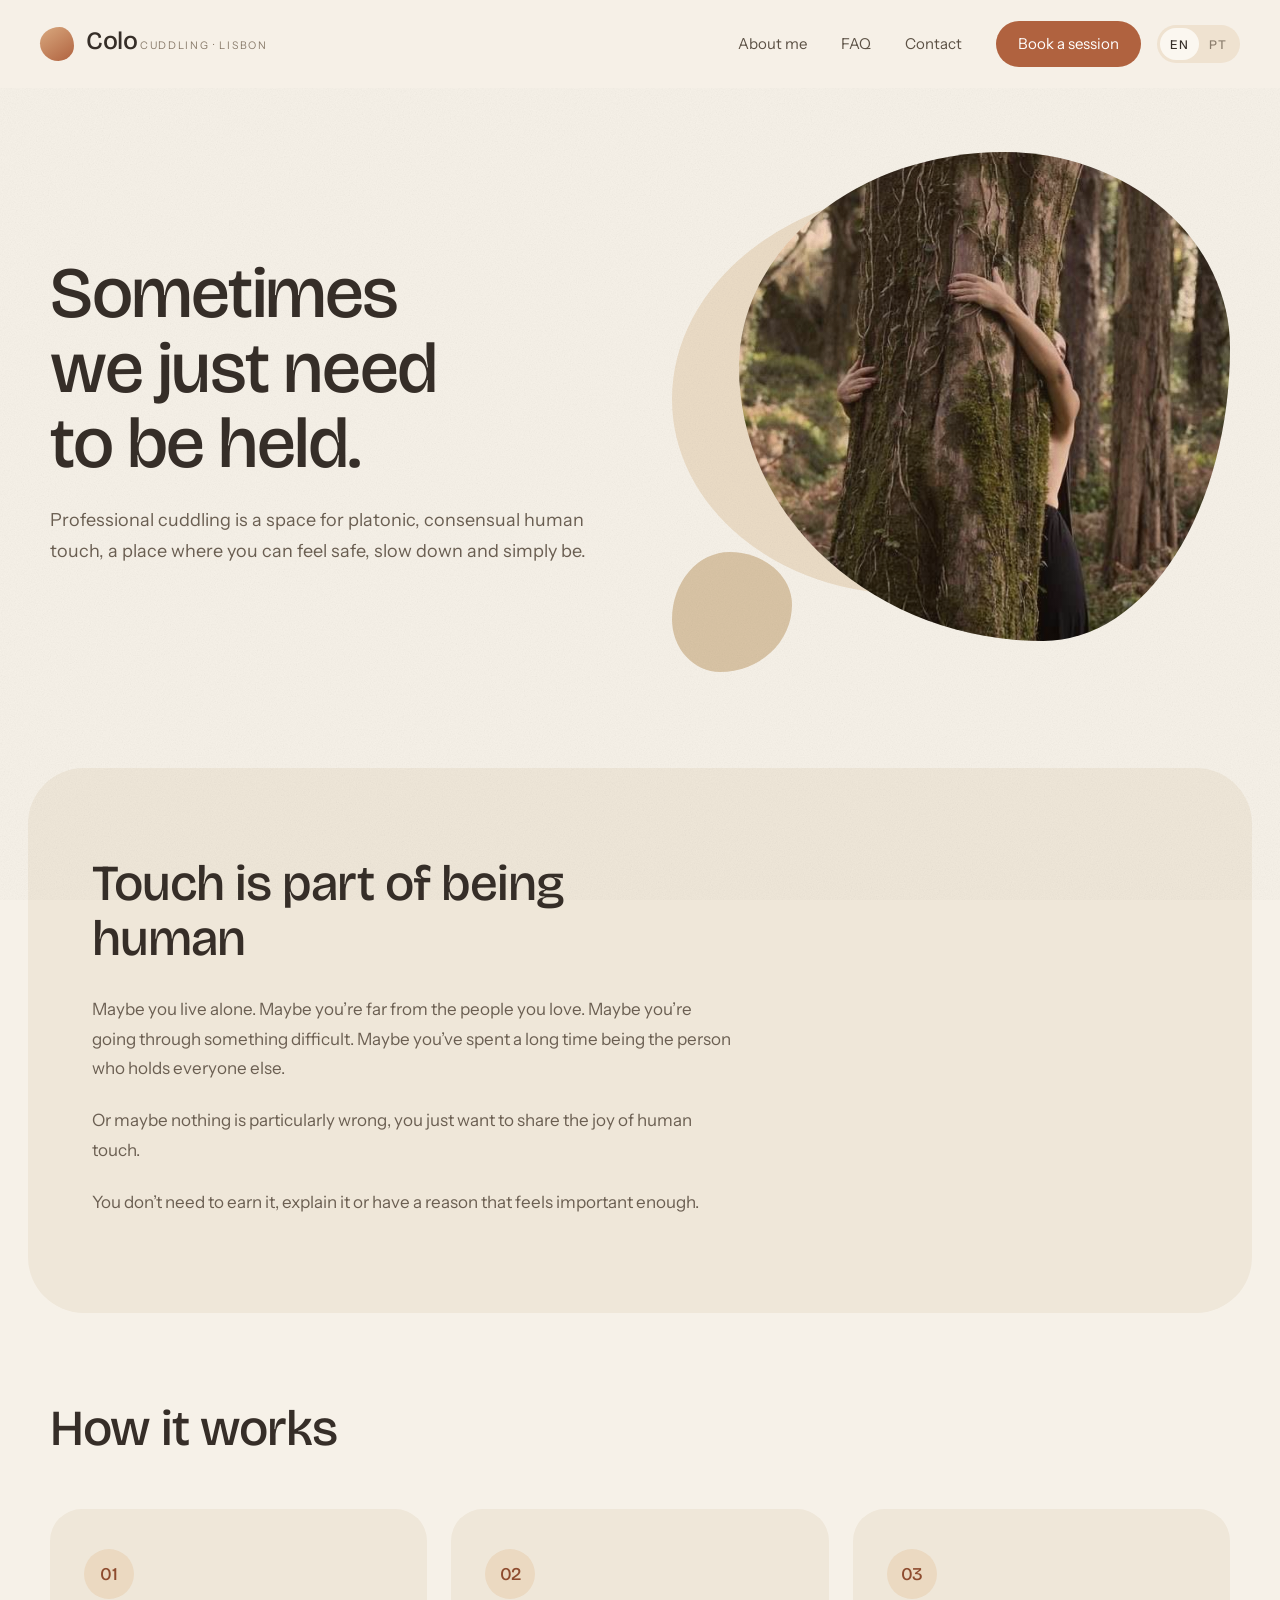
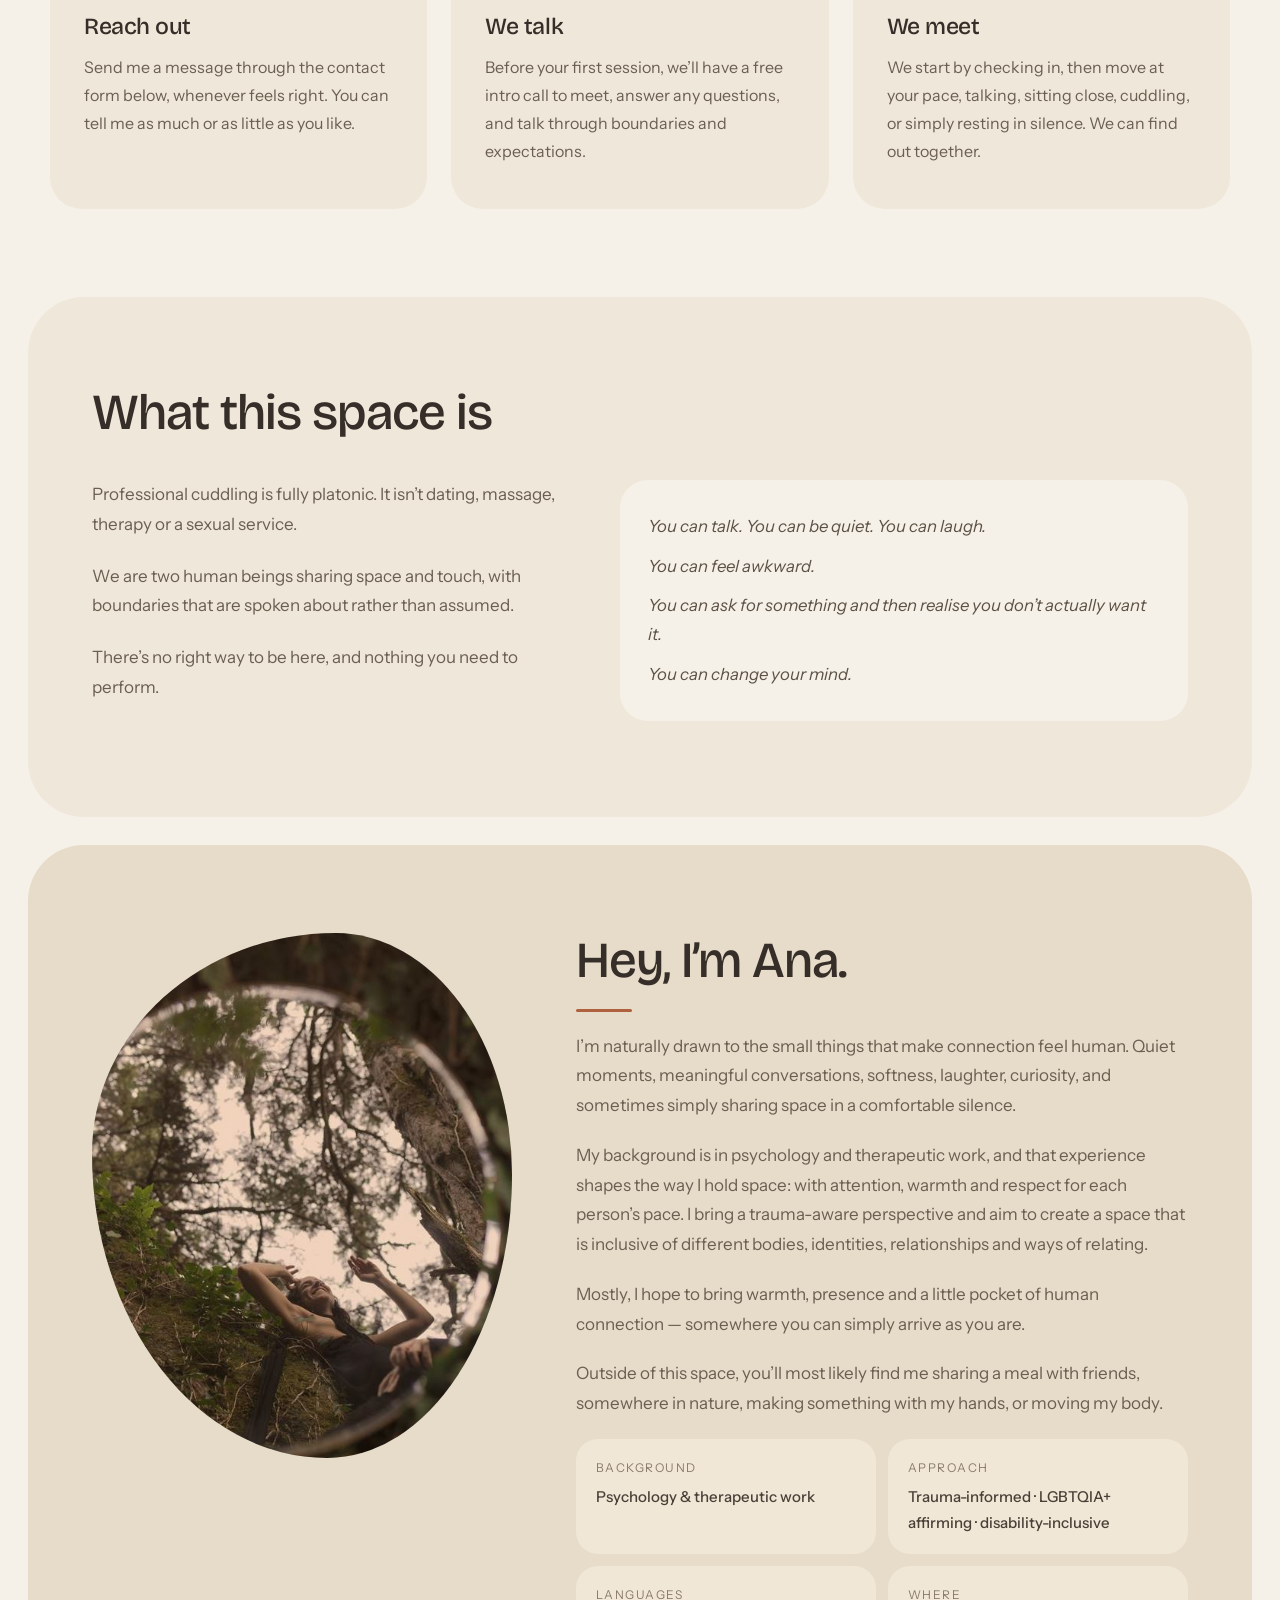
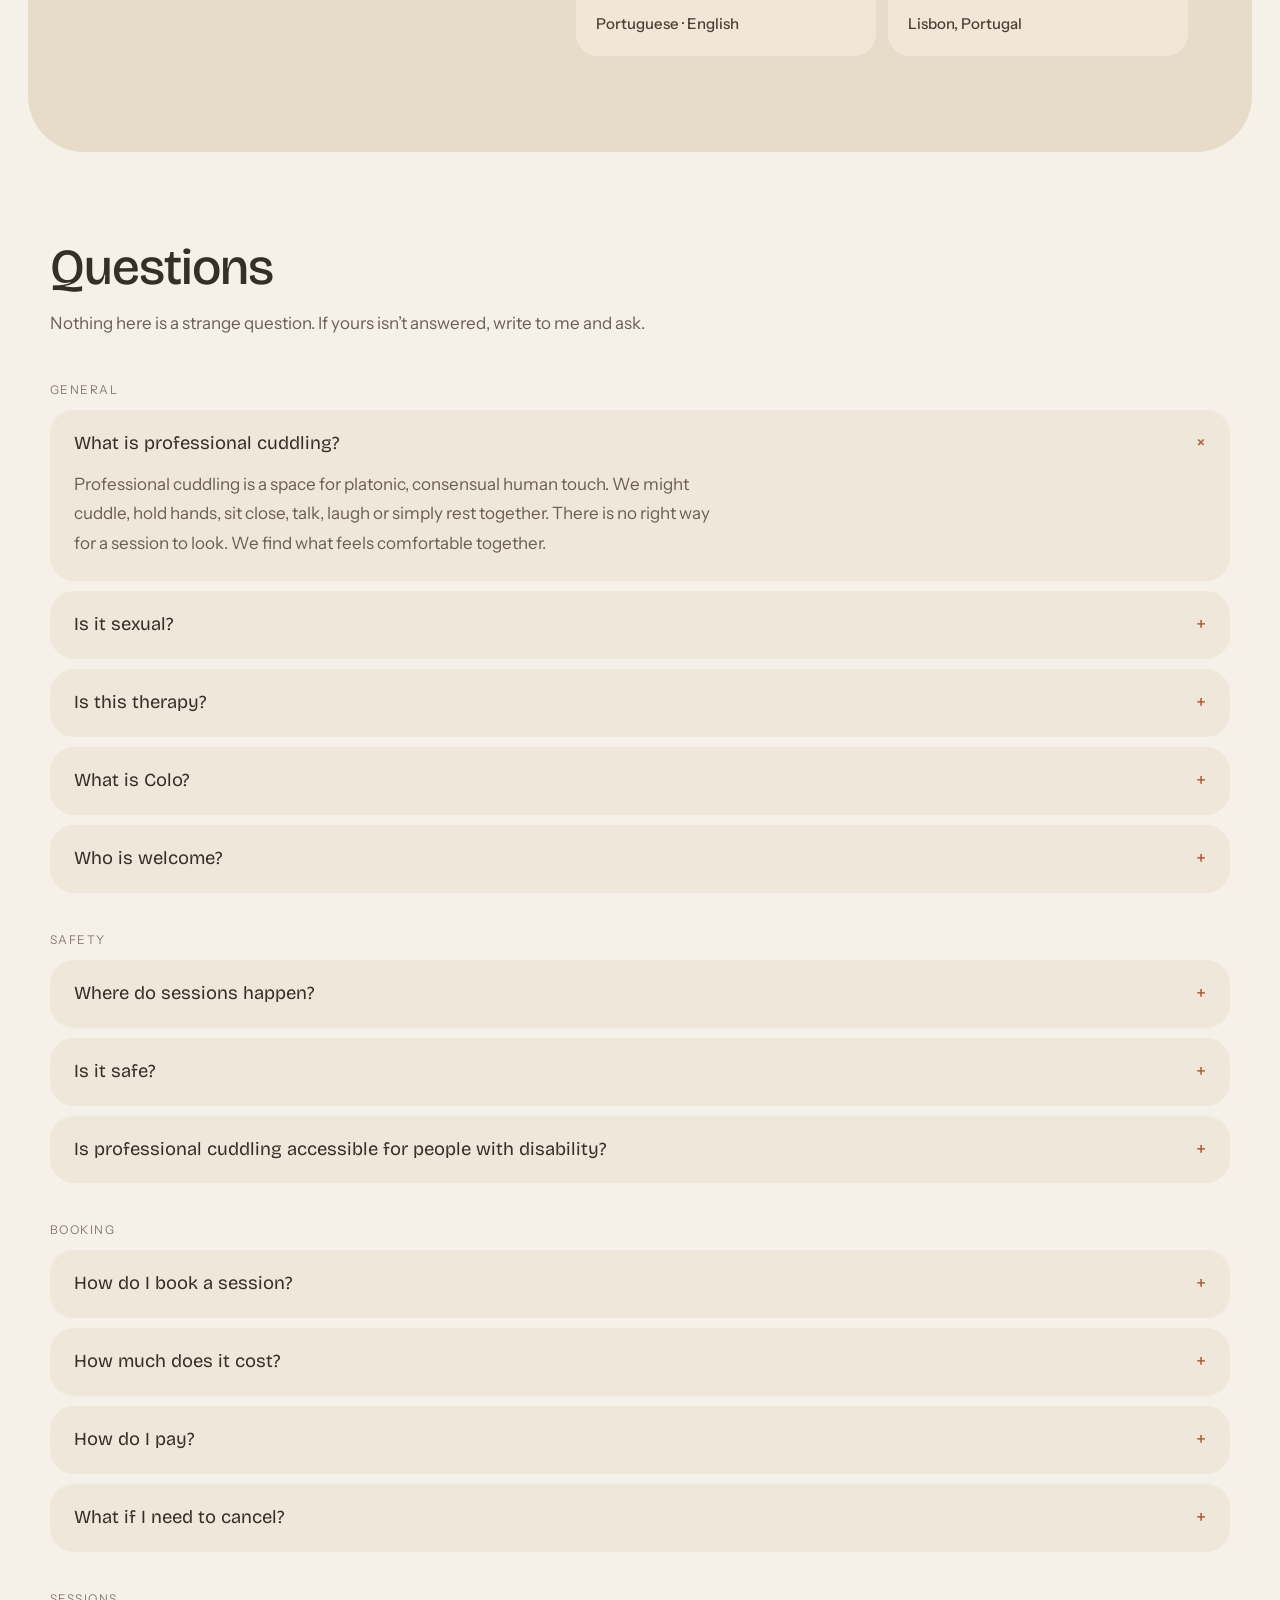
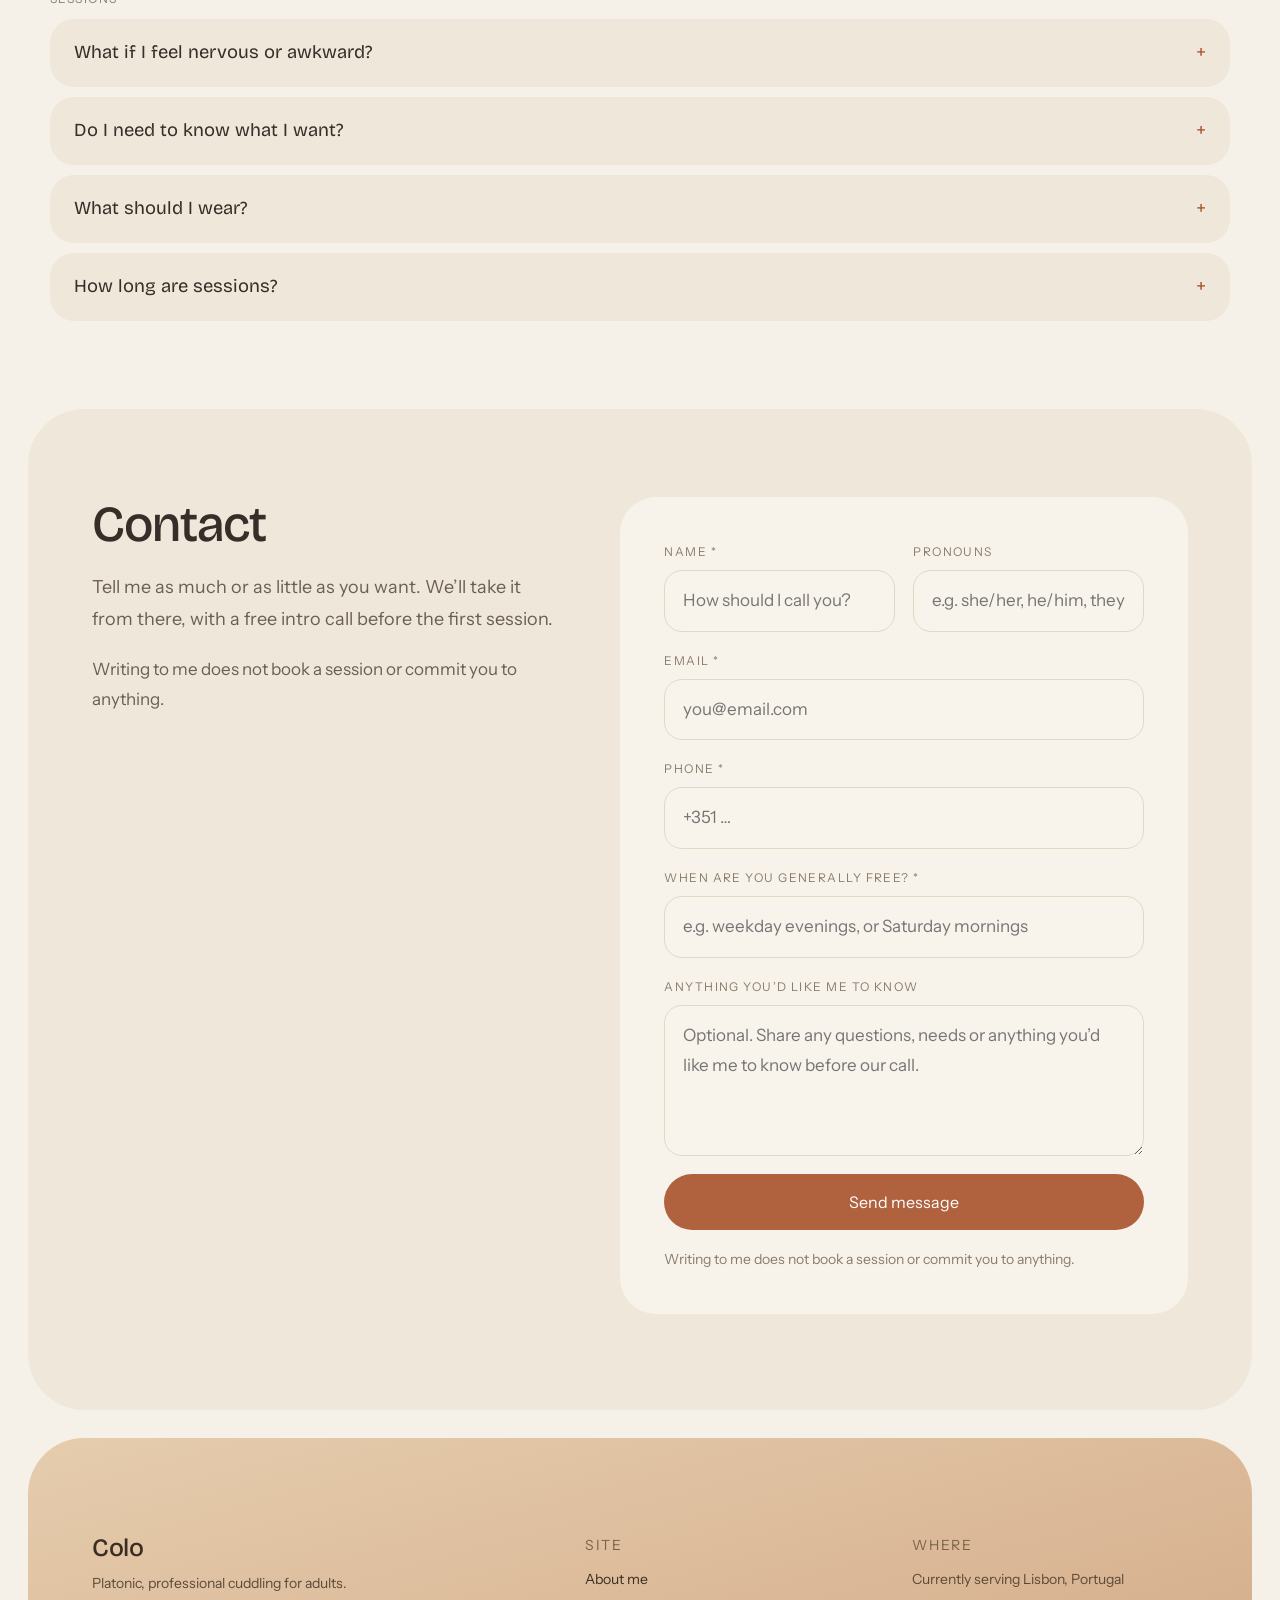
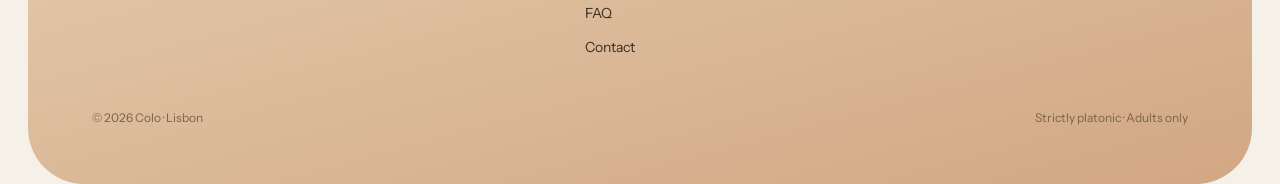
==== commit aee37d8b: "Update Approach copy and remove the skip-to-content link. Co-authored-by: Cursor <cursoragent@cursor" ====
--- a/index.html
+++ b/index.html
@@ -25,7 +25,6 @@
   <link rel="stylesheet" href="css/styles.css">
 </head>
 <body>
-  <a class="skip-link" href="#main" data-i18n="skip">Skip to content</a>
   <div class="grain" aria-hidden="true">
     <svg xmlns="http://www.w3.org/2000/svg">
       <filter id="grain"><feTurbulence type="fractalNoise" baseFrequency="0.85" numOctaves="3" stitchTiles="stitch"/><feColorMatrix type="saturate" values="0"/></filter>
@@ -163,7 +162,7 @@
             </div>
             <div class="fact">
               <span class="label" data-i18n="about.approach">Approach</span>
-              <strong data-i18n="about.approachv">Trauma-aware · inclusive (LGBTQIA+, disability)</strong>
+              <strong data-i18n="about.approachv">Trauma-informed · LGBTQIA+ affirming · disability-inclusive</strong>
             </div>
             <div class="fact">
               <span class="label" data-i18n="about.languages">Languages</span>
--- a/css/styles.css
+++ b/css/styles.css
@@ -97,21 +97,6 @@
   line-height: 1.12;
 }
 
-.skip-link {
-  position: absolute;
-  left: 16px;
-  top: -48px;
-  z-index: 20;
-  padding: 10px 16px;
-  border-radius: 999px;
-  background: var(--ink);
-  color: var(--paper);
-}
-
-.skip-link:focus {
-  top: 16px;
-}
-
 .grain {
   pointer-events: none;
   position: fixed;
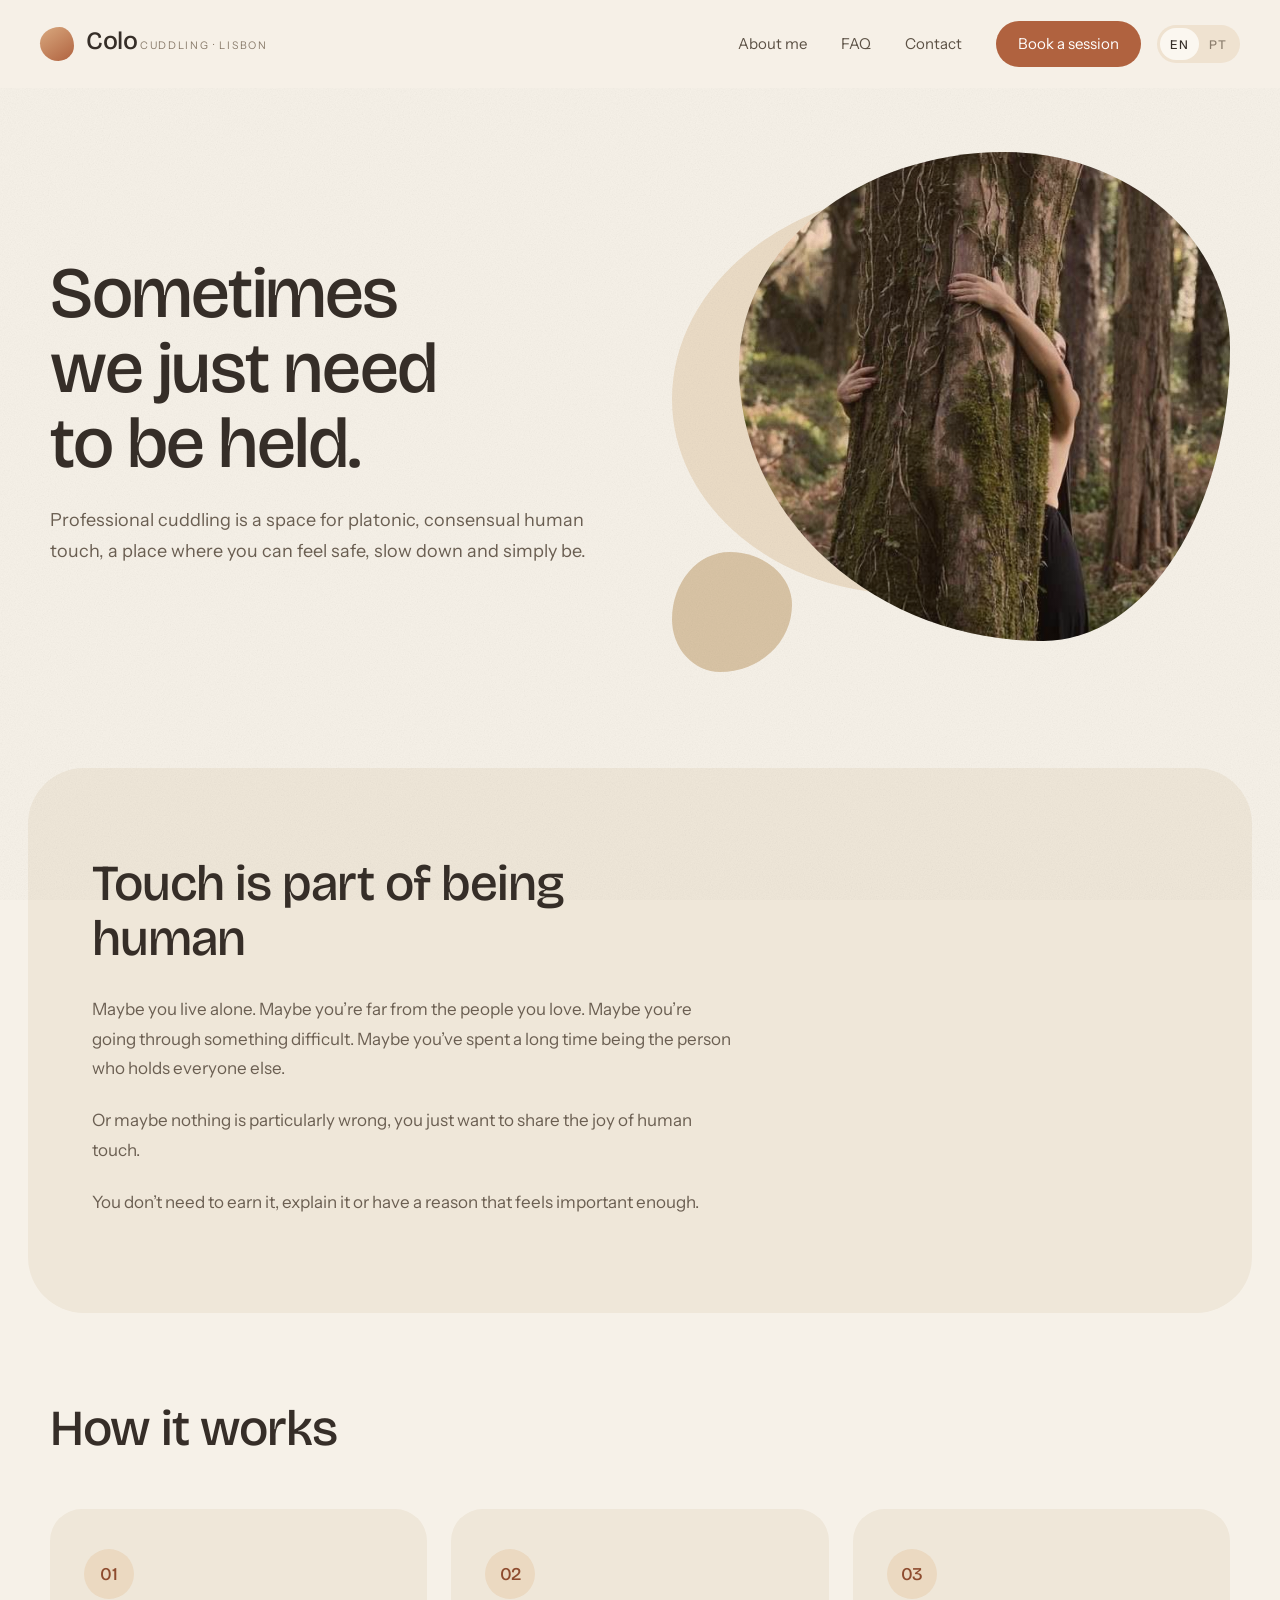
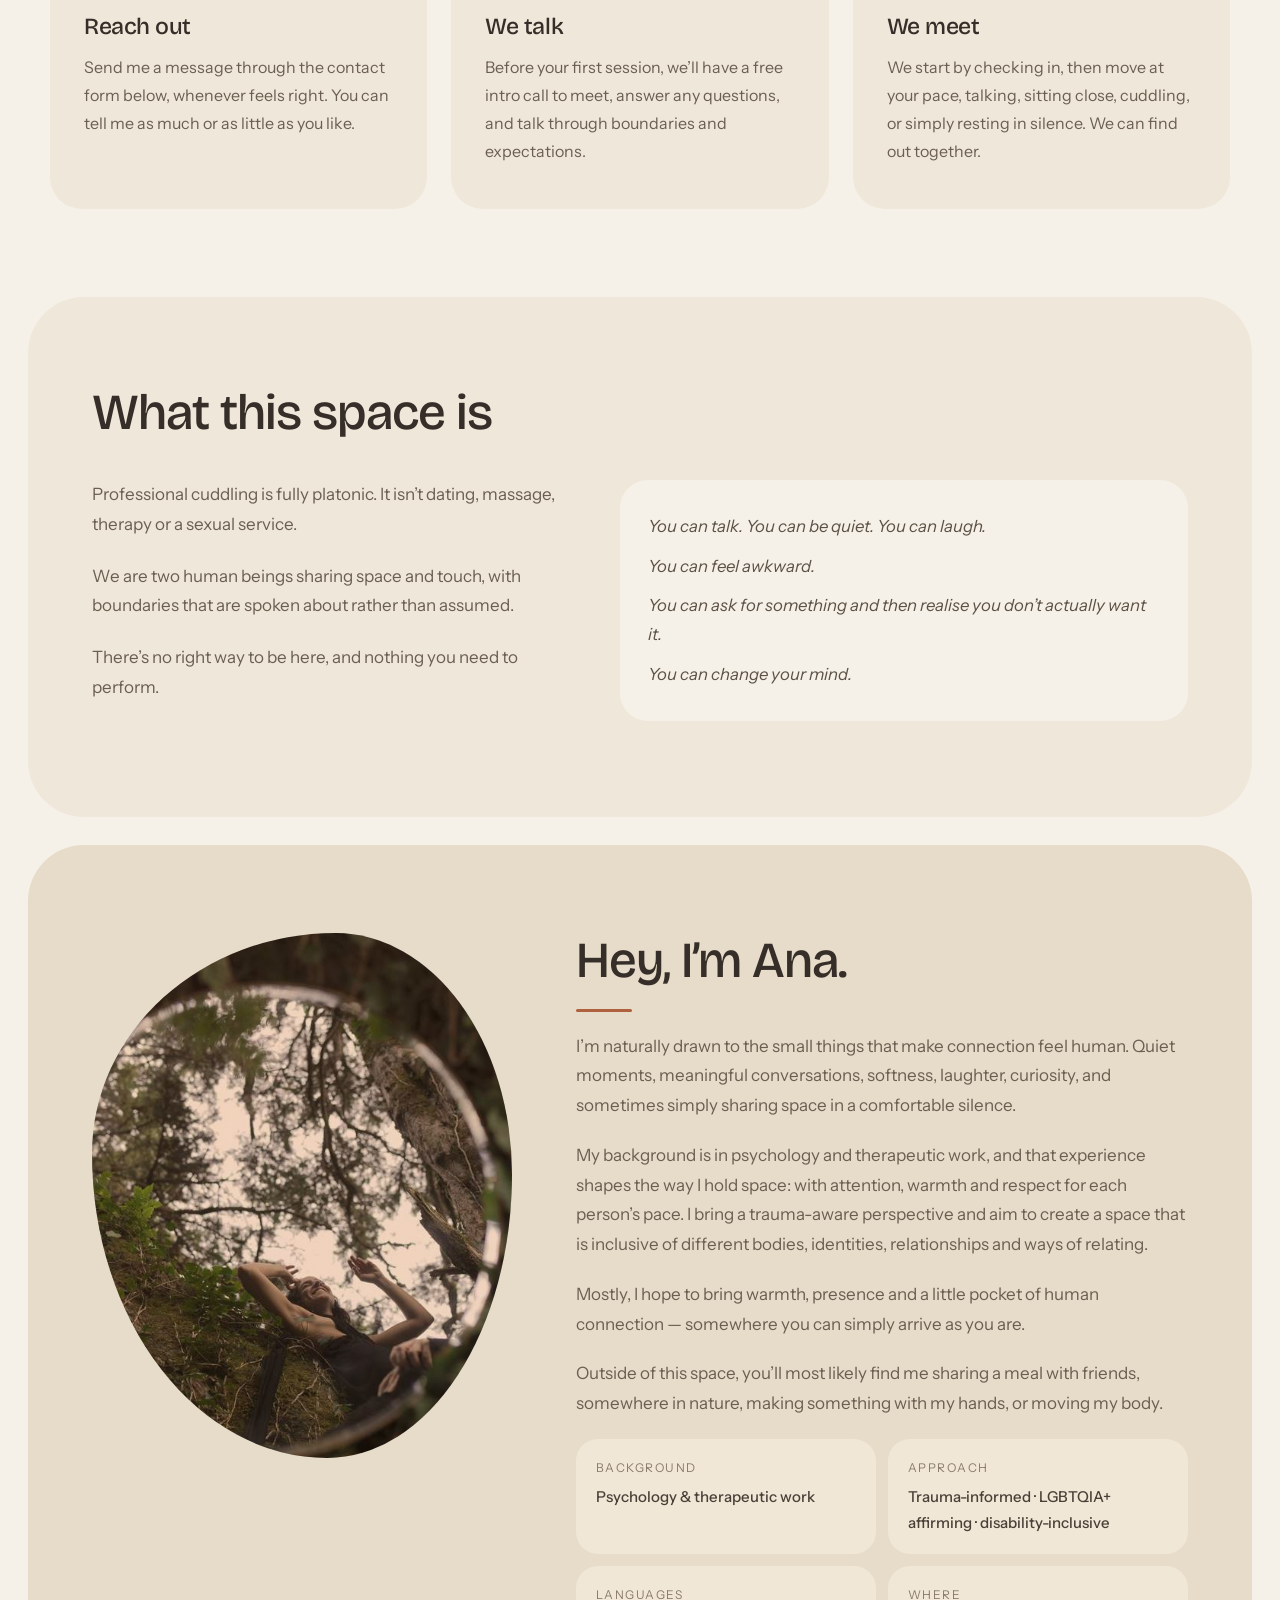
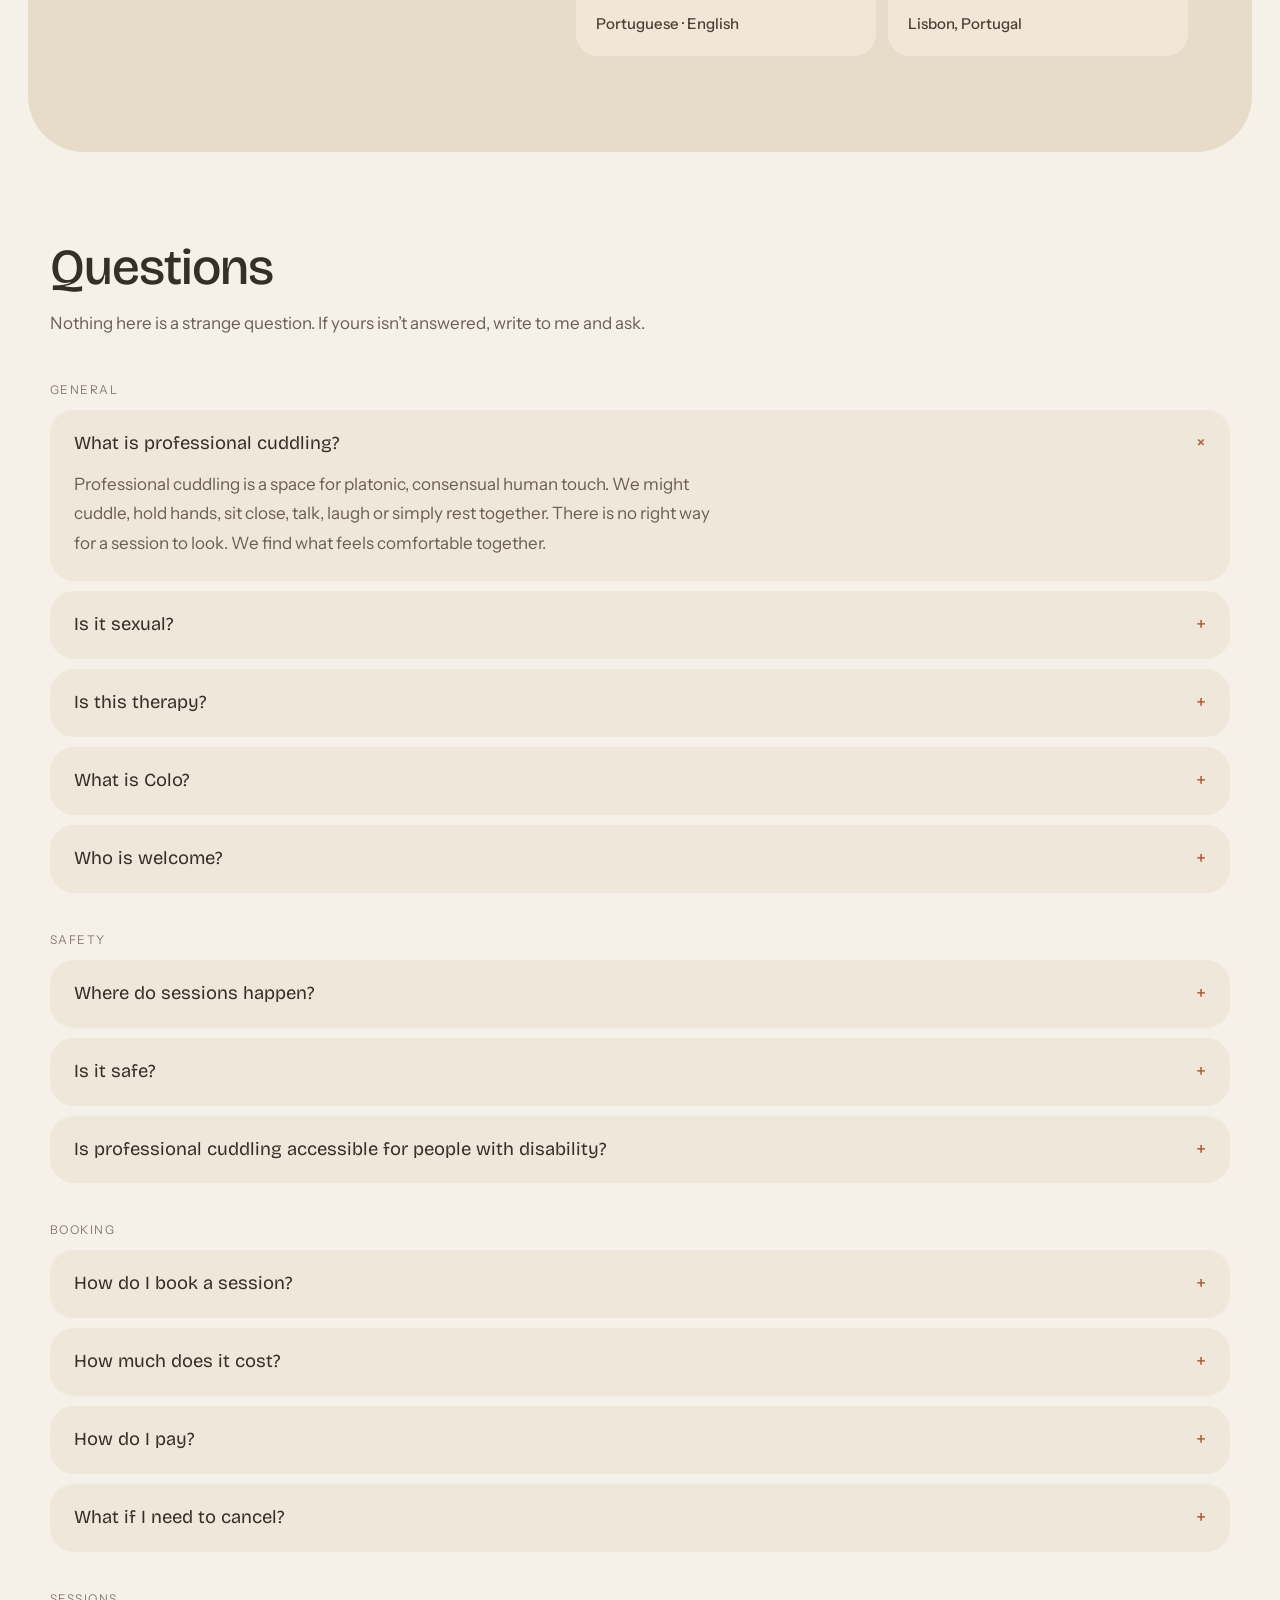
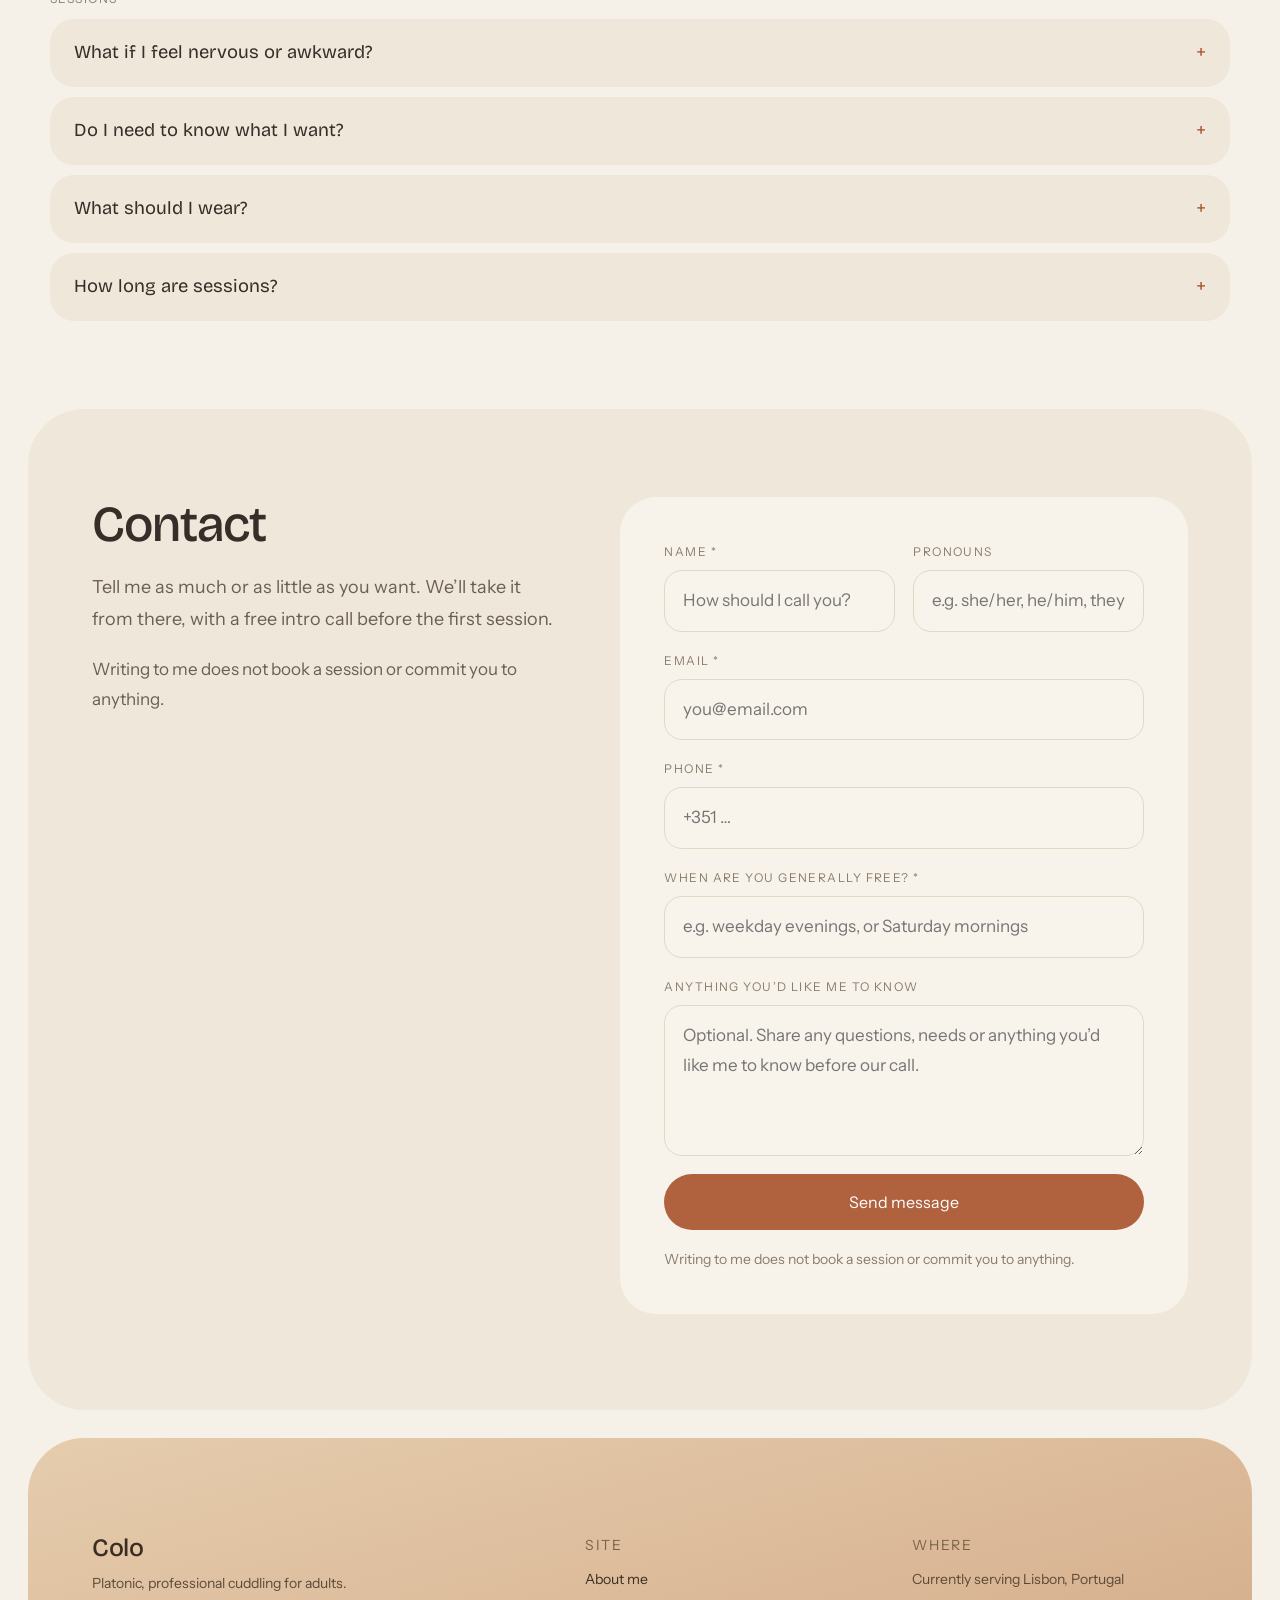
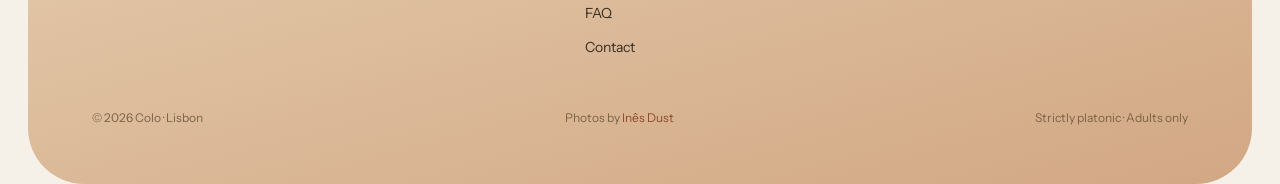
==== commit 37c77602: "Add Inês Dust photo credit to the site footer. Co-authored-by: Cursor <cursoragent@cursor.com>" ====
--- a/index.html
+++ b/index.html
@@ -349,6 +349,7 @@
         </div>
         <div class="footer-base">
           <span data-i18n="foot.copy">© 2026 Colo · Lisbon</span>
+          <span data-i18n-html="foot.photos">Photos by <a href="https://www.inesdust.com/" target="_blank" rel="noopener noreferrer">Inês Dust</a></span>
           <span data-i18n="foot.legal">Strictly platonic · Adults only</span>
         </div>
       </footer>
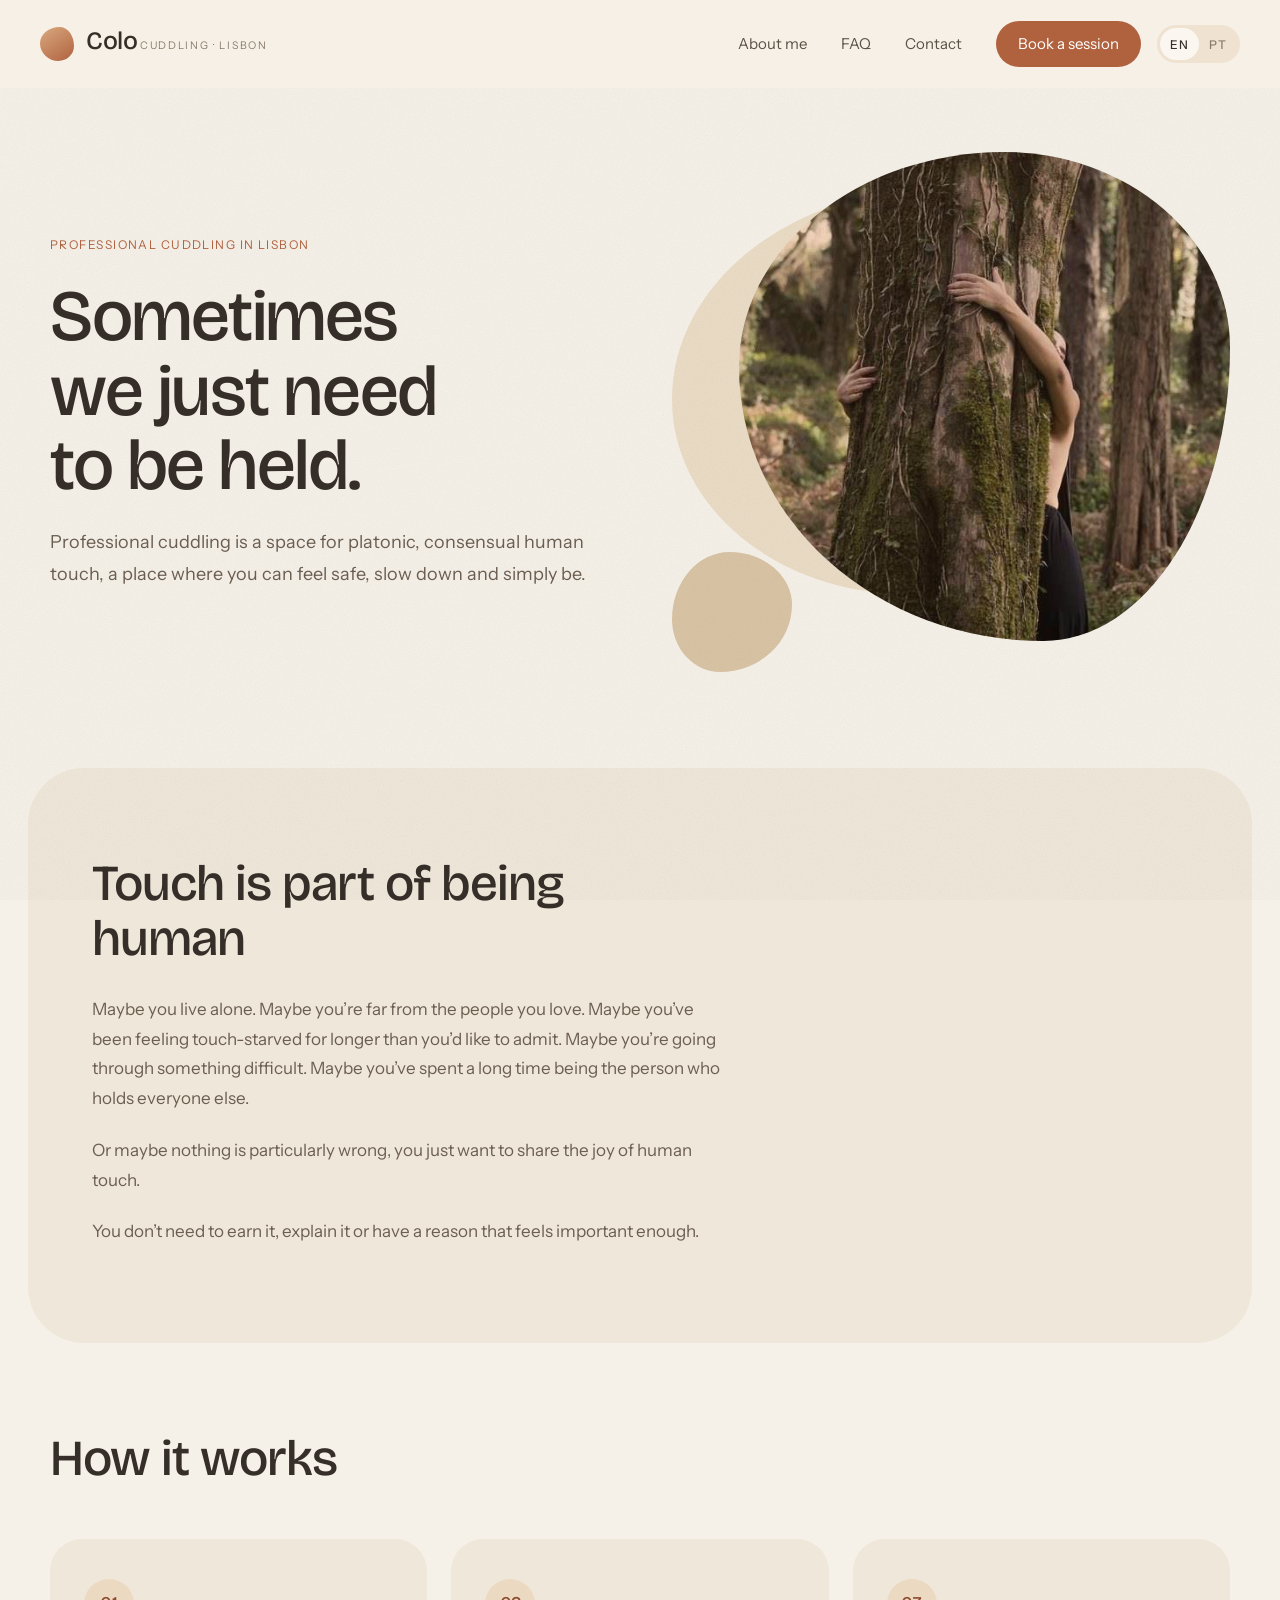
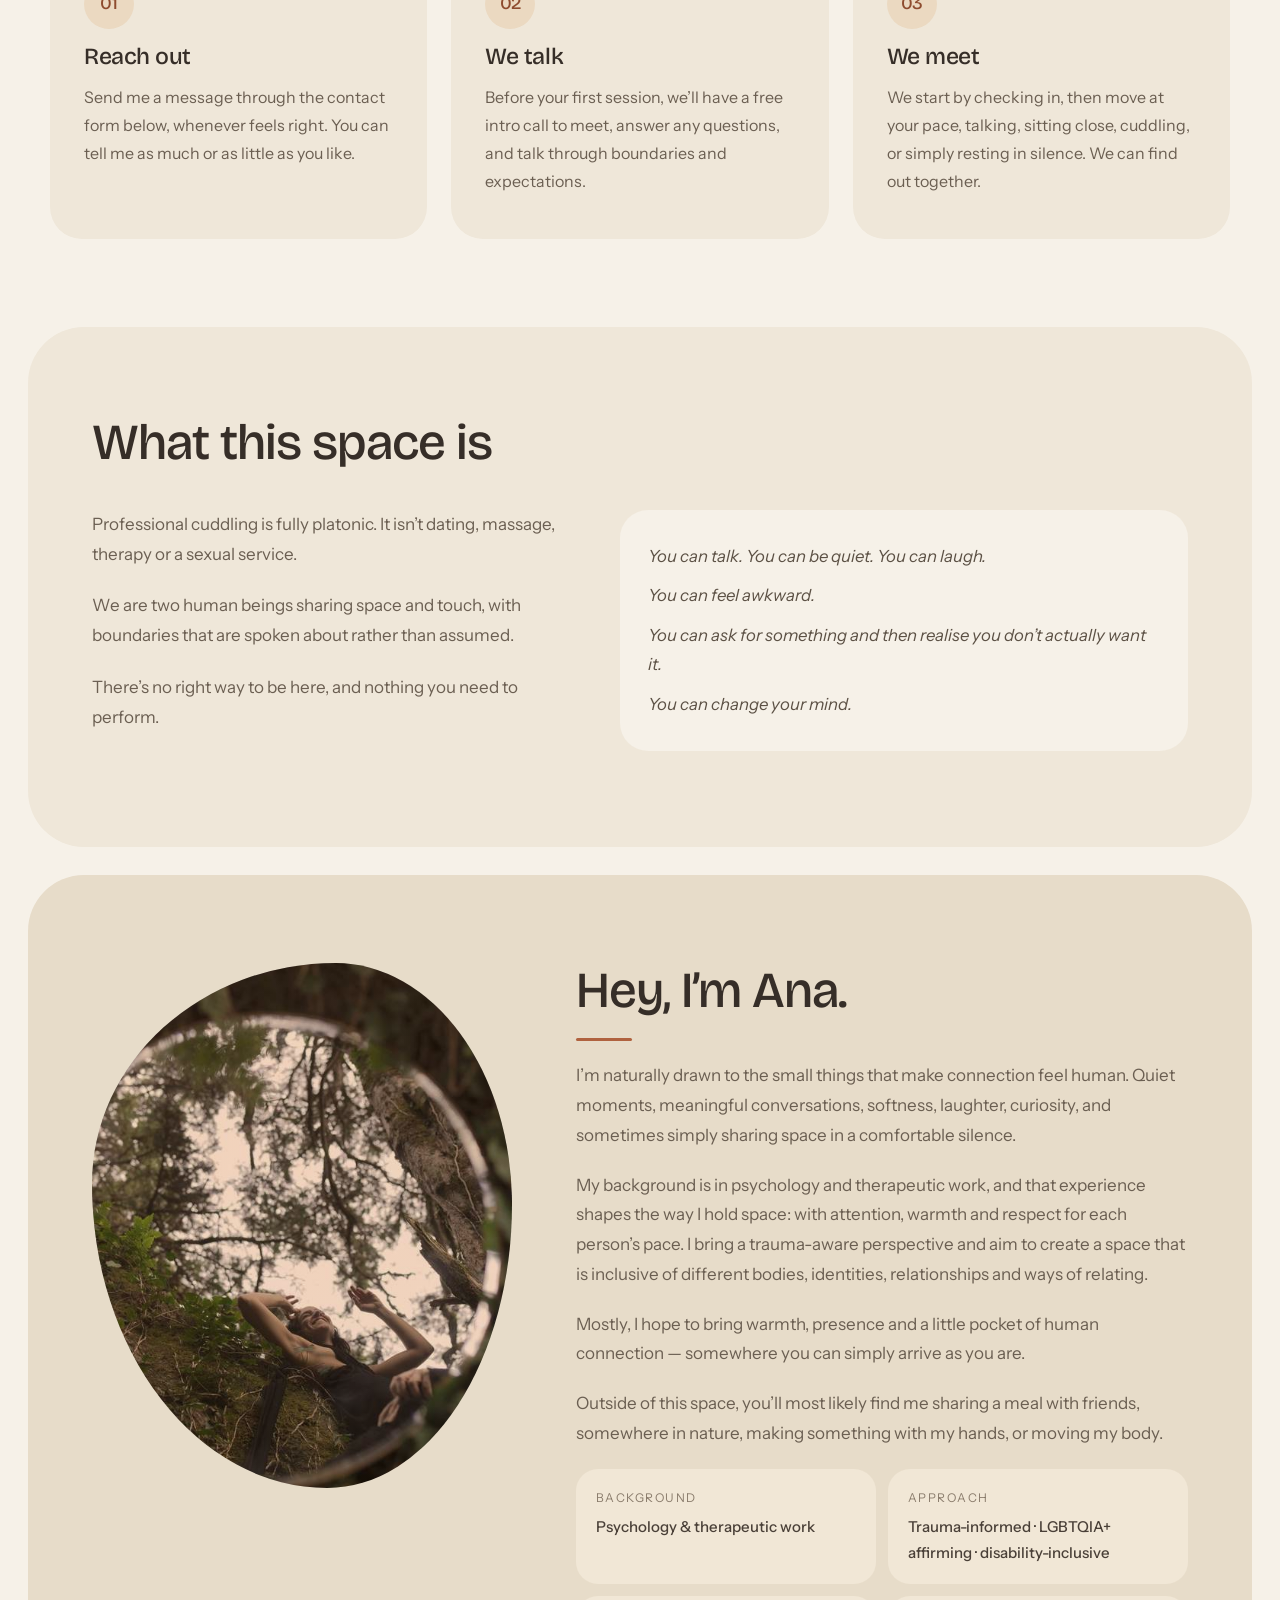
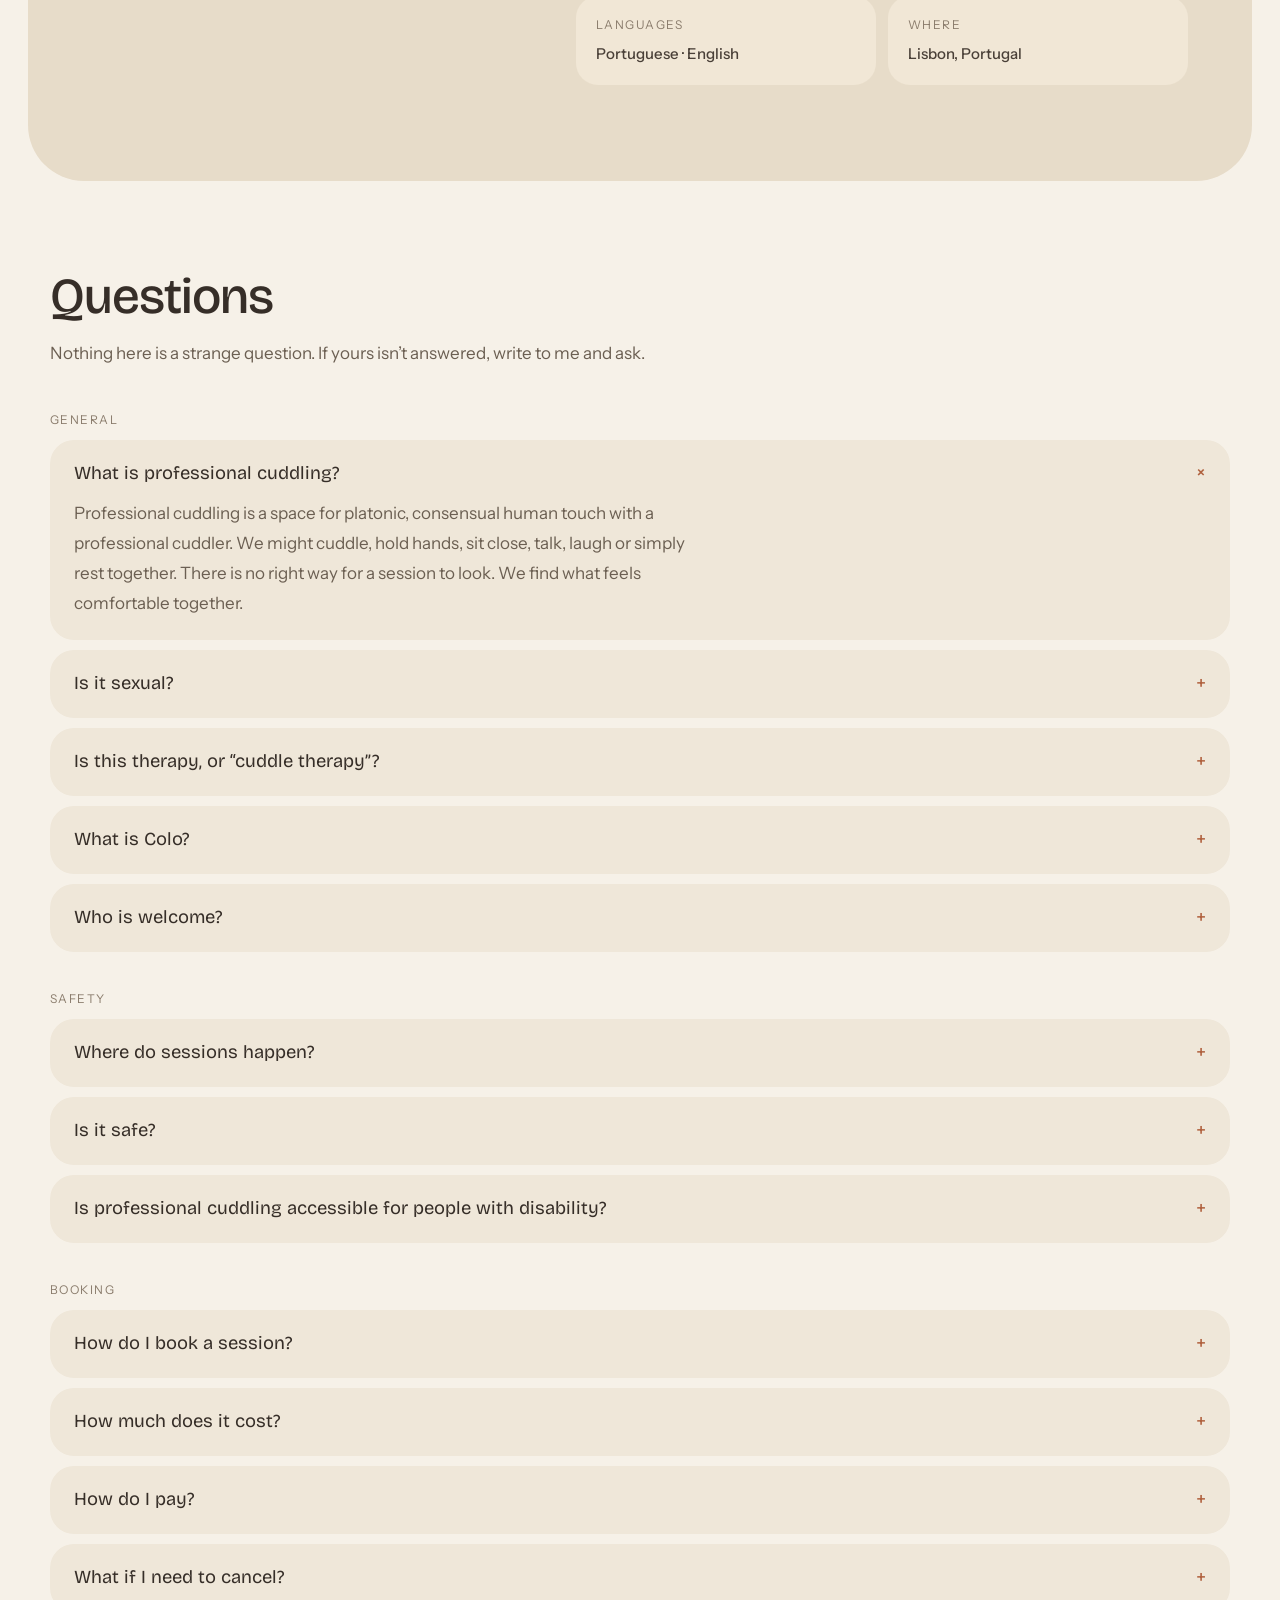
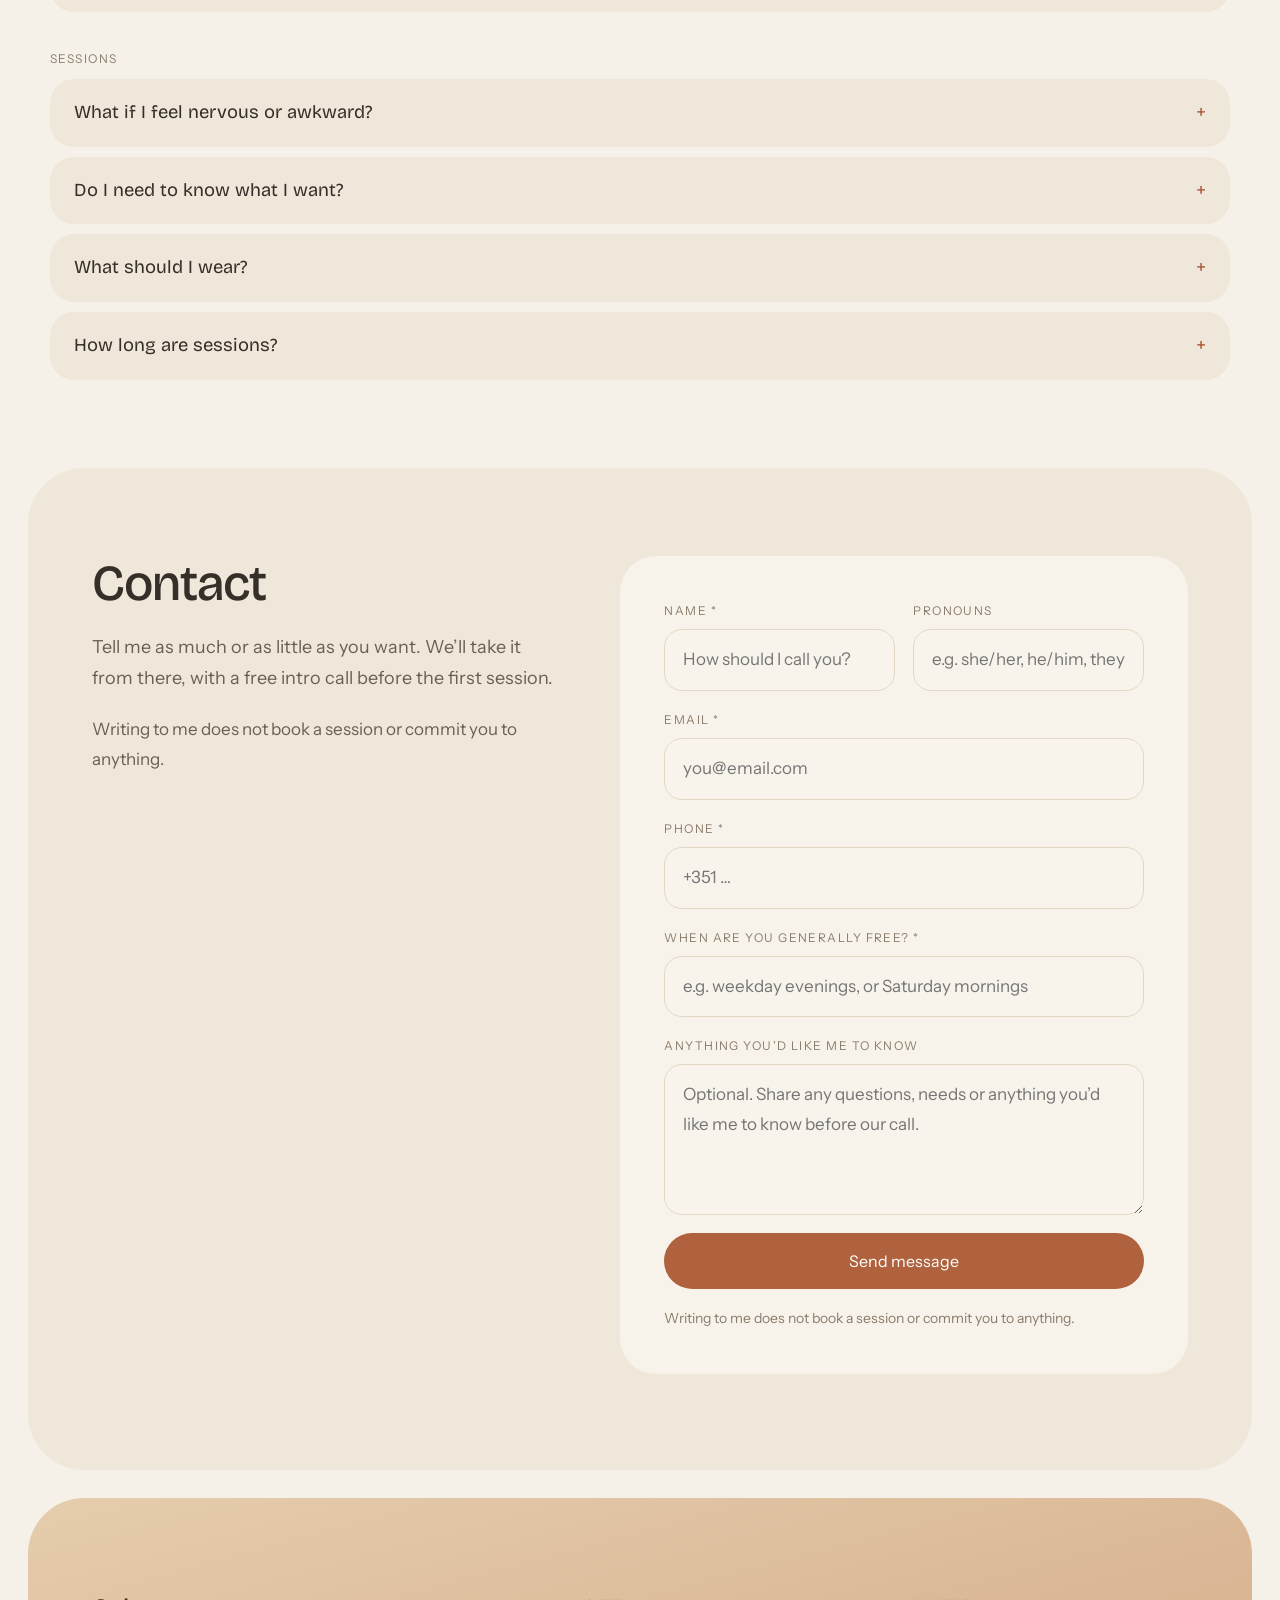
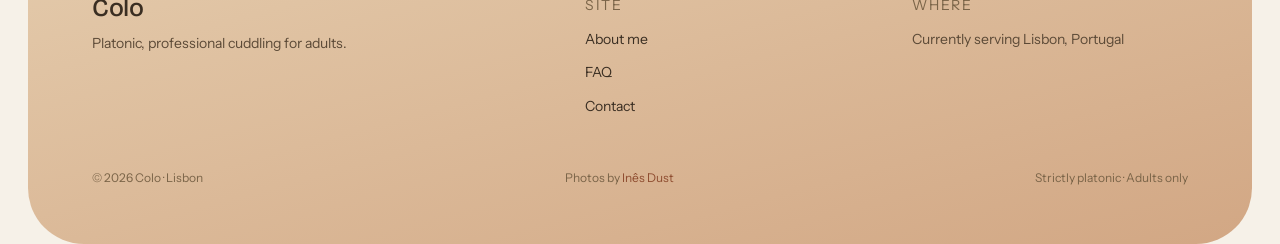
==== commit 4cb9f954: "Apply Ana's approved SEO copy changes (section 1 of the recommendations) - Add a kicker line above t" ====
--- a/index.html
+++ b/index.html
@@ -1,28 +1,62 @@
 <!doctype html>
-<html lang="en" data-page="home">
+<html lang="en" data-lang="en" data-page="home">
 <head>
   <meta charset="utf-8">
   <meta name="viewport" content="width=device-width, initial-scale=1">
-  <title>Colo — Professional cuddling in Lisbon</title>
-  <meta name="description" content="Professional cuddling in Lisbon. A space for platonic, consensual human touch — where you can feel safe, slow down and simply be.">
-  <meta property="og:title" content="Colo — Professional cuddling in Lisbon">
+  <title>Professional cuddling in Lisbon · Platonic touch | Colo</title>
+  <meta name="description" content="Professional cuddling in Lisbon with Ana. Platonic, consensual sessions with a free intro call, in English or Portuguese, for adults of every body and identity.">
+  <link rel="alternate" hreflang="en" href="https://colocuddling.com/">
+  <link rel="alternate" hreflang="pt-PT" href="https://colocuddling.com/pt/">
+  <link rel="alternate" hreflang="x-default" href="https://colocuddling.com/">
+  <meta property="og:site_name" content="Colo">
+  <meta property="og:title" content="Professional cuddling in Lisbon · Platonic touch | Colo">
   <meta property="og:description" content="A space for platonic, consensual human touch. Professional cuddling in Lisbon.">
   <meta property="og:type" content="website">
+  <meta property="og:url" content="https://colocuddling.com/">
+  <meta property="og:image" content="https://colocuddling.com/images/portrait.jpg">
+  <meta property="og:locale" content="en_GB">
+  <meta property="og:locale:alternate" content="pt_PT">
+  <meta name="twitter:card" content="summary">
+  <script type="application/ld+json">
+  {
+    "@context": "https://schema.org",
+    "@type": "ProfessionalService",
+    "name": "Colo",
+    "alternateName": "Colo — Professional cuddling in Lisbon",
+    "description": "Platonic, consensual professional cuddling sessions in Lisbon, with a free intro call before the first session.",
+    "url": "https://colocuddling.com/",
+    "image": "https://colocuddling.com/images/portrait.jpg",
+    "priceRange": "€90 per hour",
+    "currenciesAccepted": "EUR",
+    "paymentAccepted": "Revolut, MB Way, Bank transfer",
+    "address": { "@type": "PostalAddress", "addressLocality": "Lisboa", "addressCountry": "PT" },
+    "areaServed": { "@type": "City", "name": "Lisbon" },
+    "availableLanguage": ["pt-PT", "en"],
+    "founder": { "@type": "Person", "name": "Ana", "knowsLanguage": ["pt", "en"] },
+    "makesOffer": {
+      "@type": "Offer",
+      "itemOffered": { "@type": "Service", "name": "Professional cuddling session", "serviceType": "Platonic professional cuddling" },
+      "price": "90",
+      "priceCurrency": "EUR",
+      "unitText": "per hour"
+    }
+  }
+  </script>
   <link rel="icon" href="favicon.svg" type="image/svg+xml">
-  <script>
+  <script data-lang-redirect>
     (function () {
       var q = new URLSearchParams(location.search).get("lang");
       var stored = null;
       try { stored = localStorage.getItem("colo-lang"); } catch (e) {}
       var lang = (q === "pt" || q === "en") ? q : (stored === "pt" || stored === "en") ? stored : ((navigator.language || "").toLowerCase().indexOf("pt") === 0 ? "pt" : "en");
-      document.documentElement.setAttribute("data-lang", lang);
-      document.documentElement.lang = lang === "pt" ? "pt-PT" : "en";
+      if (lang === "pt") location.replace("pt/" + location.hash);
     })();
   </script>
   <link rel="preconnect" href="https://fonts.googleapis.com">
   <link rel="preconnect" href="https://fonts.gstatic.com" crossorigin>
   <link href="https://fonts.googleapis.com/css2?family=Bricolage+Grotesque:opsz,wght@12..96,400;12..96,500;12..96,600&family=Instrument+Sans:wght@400;500&display=swap" rel="stylesheet">
   <link rel="stylesheet" href="css/styles.css">
+  <link rel="canonical" href="https://colocuddling.com/">
 </head>
 <body>
   <div class="grain" aria-hidden="true">
@@ -50,8 +84,8 @@
         </nav>
         <div class="header-tools">
           <div class="lang-switch" role="group" data-i18n-aria="nav.lang" aria-label="Language">
-            <button type="button" data-lang-set="en" aria-pressed="true">EN</button>
-            <button type="button" data-lang-set="pt" aria-pressed="false">PT</button>
+            <a href="./" hreflang="en" lang="en" data-lang-set="en" aria-current="true">EN</a>
+            <a href="pt/" hreflang="pt-PT" lang="pt-PT" data-lang-set="pt">PT</a>
           </div>
           <button class="menu-btn" type="button" data-menu-toggle aria-expanded="false" aria-controls="mobile-nav" data-i18n-aria="nav.menu" aria-label="Menu">
             <span></span><span></span>
@@ -71,6 +105,7 @@
     <section class="hero">
       <div class="wrap hero-grid">
         <div class="hero-copy">
+          <p class="label hero-kicker" data-i18n="hero.kicker">Professional cuddling in Lisbon</p>
           <h1 data-i18n="hero.h1">Sometimes we just need to be held.</h1>
           <p class="lede lede-lg" data-i18n="hero.lede">Professional cuddling is a space for platonic, consensual human touch, a place where you can feel safe, slow down and simply be.</p>
         </div>
@@ -90,7 +125,7 @@
         <h2 id="touch-heading" data-i18n="touch.h2">Touch is part of being human</h2>
       </div>
       <div class="prose" style="margin-top: 28px;">
-        <p data-i18n="touch.p1">Maybe you live alone. Maybe you’re far from the people you love. Maybe you’re going through something difficult. Maybe you’ve spent a long time being the person who holds everyone else.</p>
+        <p data-i18n="touch.p1">Maybe you live alone. Maybe you’re far from the people you love. Maybe you’ve been feeling touch-starved for longer than you’d like to admit. Maybe you’re going through something difficult. Maybe you’ve spent a long time being the person who holds everyone else.</p>
         <p data-i18n="touch.p2">Or maybe nothing is particularly wrong, you just want to share the joy of human touch.</p>
         <p data-i18n="touch.p3">You don’t need to earn it, explain it or have a reason that feels important enough.</p>
       </div>
@@ -105,7 +140,7 @@
           <article class="card">
             <span class="display step-num">01</span>
             <h3 data-i18n="how.s1">Reach out</h3>
-            <p data-i18n="how.s1p">Send me a message through the contact form below. You can tell me as much or as little as you like.</p>
+            <p data-i18n="how.s1p">Send me a message through the contact form below, whenever feels right. You can tell me as much or as little as you like.</p>
           </article>
           <article class="card">
             <span class="display step-num">02</span>
@@ -189,15 +224,15 @@
             <span class="label" data-i18n="faq.general">General</span>
             <details class="faq-item" open>
               <summary><span data-i18n="faq.q1">What is professional cuddling?</span> <span class="plus" aria-hidden="true">+</span></summary>
-              <p data-i18n="faq.a1">Professional cuddling is a space for platonic, consensual human touch. We might cuddle, hold hands, sit close, talk, laugh or simply rest together. There is no right way for a session to look. We find what feels comfortable together.</p>
+              <p data-i18n="faq.a1">Professional cuddling is a space for platonic, consensual human touch with a professional cuddler. We might cuddle, hold hands, sit close, talk, laugh or simply rest together. There is no right way for a session to look. We find what feels comfortable together.</p>
             </details>
             <details class="faq-item">
               <summary><span data-i18n="faq.q2">Is it sexual?</span> <span class="plus" aria-hidden="true">+</span></summary>
-              <p data-i18n="faq.a2">No. Professional cuddling is fully platonic and we both remain clothed throughout the session. Sexual touch isn’t part of this space. Clear boundaries are what allow us to relax into closeness without wondering where it is supposed to lead.</p>
-            </details>
-            <details class="faq-item">
-              <summary><span data-i18n="faq.q3">Is this therapy?</span> <span class="plus" aria-hidden="true">+</span></summary>
-              <p data-i18n="faq.a3">No. Although my background is in psychology and therapeutic work, cuddling sessions are not therapy. My background does shape the care I bring to the space — particularly around safety, consent, trauma awareness and making room for different bodies, identities and ways of being.</p>
+              <p data-i18n="faq.a2">No. This is platonic cuddling: we both remain clothed throughout the session. Sexual touch isn’t part of this space. Clear boundaries are what allow us to relax into closeness without wondering where it is supposed to lead.</p>
+            </details>
+            <details class="faq-item">
+              <summary><span data-i18n="faq.q3">Is this therapy, or “cuddle therapy”?</span> <span class="plus" aria-hidden="true">+</span></summary>
+              <p data-i18n="faq.a3">No. You may see it called cuddle therapy or hug therapy, but these sessions are not therapy. Although my background is in psychology and therapeutic work, cuddling sessions are not therapy. My background does shape the care I bring to the space — particularly around safety, consent, trauma awareness and making room for different bodies, identities and ways of being.</p>
             </details>
             <details class="faq-item" data-lang-only="en">
               <summary><span data-i18n="faq.q4">What is Colo?</span> <span class="plus" aria-hidden="true">+</span></summary>
--- a/css/styles.css
+++ b/css/styles.css
@@ -36,10 +36,6 @@
   scroll-behavior: smooth;
 }
 
-html[data-lang="pt"]:not(.i18n-ready) body {
-  visibility: hidden;
-}
-
 html[data-lang="pt"] [data-lang-only="en"] {
   display: none;
 }
@@ -257,7 +253,10 @@
   background: var(--sand);
 }
 
-.lang-switch button {
+.lang-switch a {
+  display: inline-flex;
+  align-items: center;
+  justify-content: center;
   min-width: 38px;
   min-height: 32px;
   padding: 0 10px;
@@ -268,10 +267,10 @@
   font-size: 12px;
   letter-spacing: 0.08em;
   font-weight: 500;
-  cursor: pointer;
-}
-
-.lang-switch button[aria-pressed="true"] {
+  text-decoration: none;
+}
+
+.lang-switch a[aria-current="true"] {
   background: var(--paper);
   color: var(--ink);
 }
@@ -413,6 +412,11 @@
   height: 8px;
   border-radius: 50%;
   background: var(--terracotta);
+}
+
+.hero-kicker {
+  margin: 0;
+  color: var(--terracotta);
 }
 
 .hero h1 {
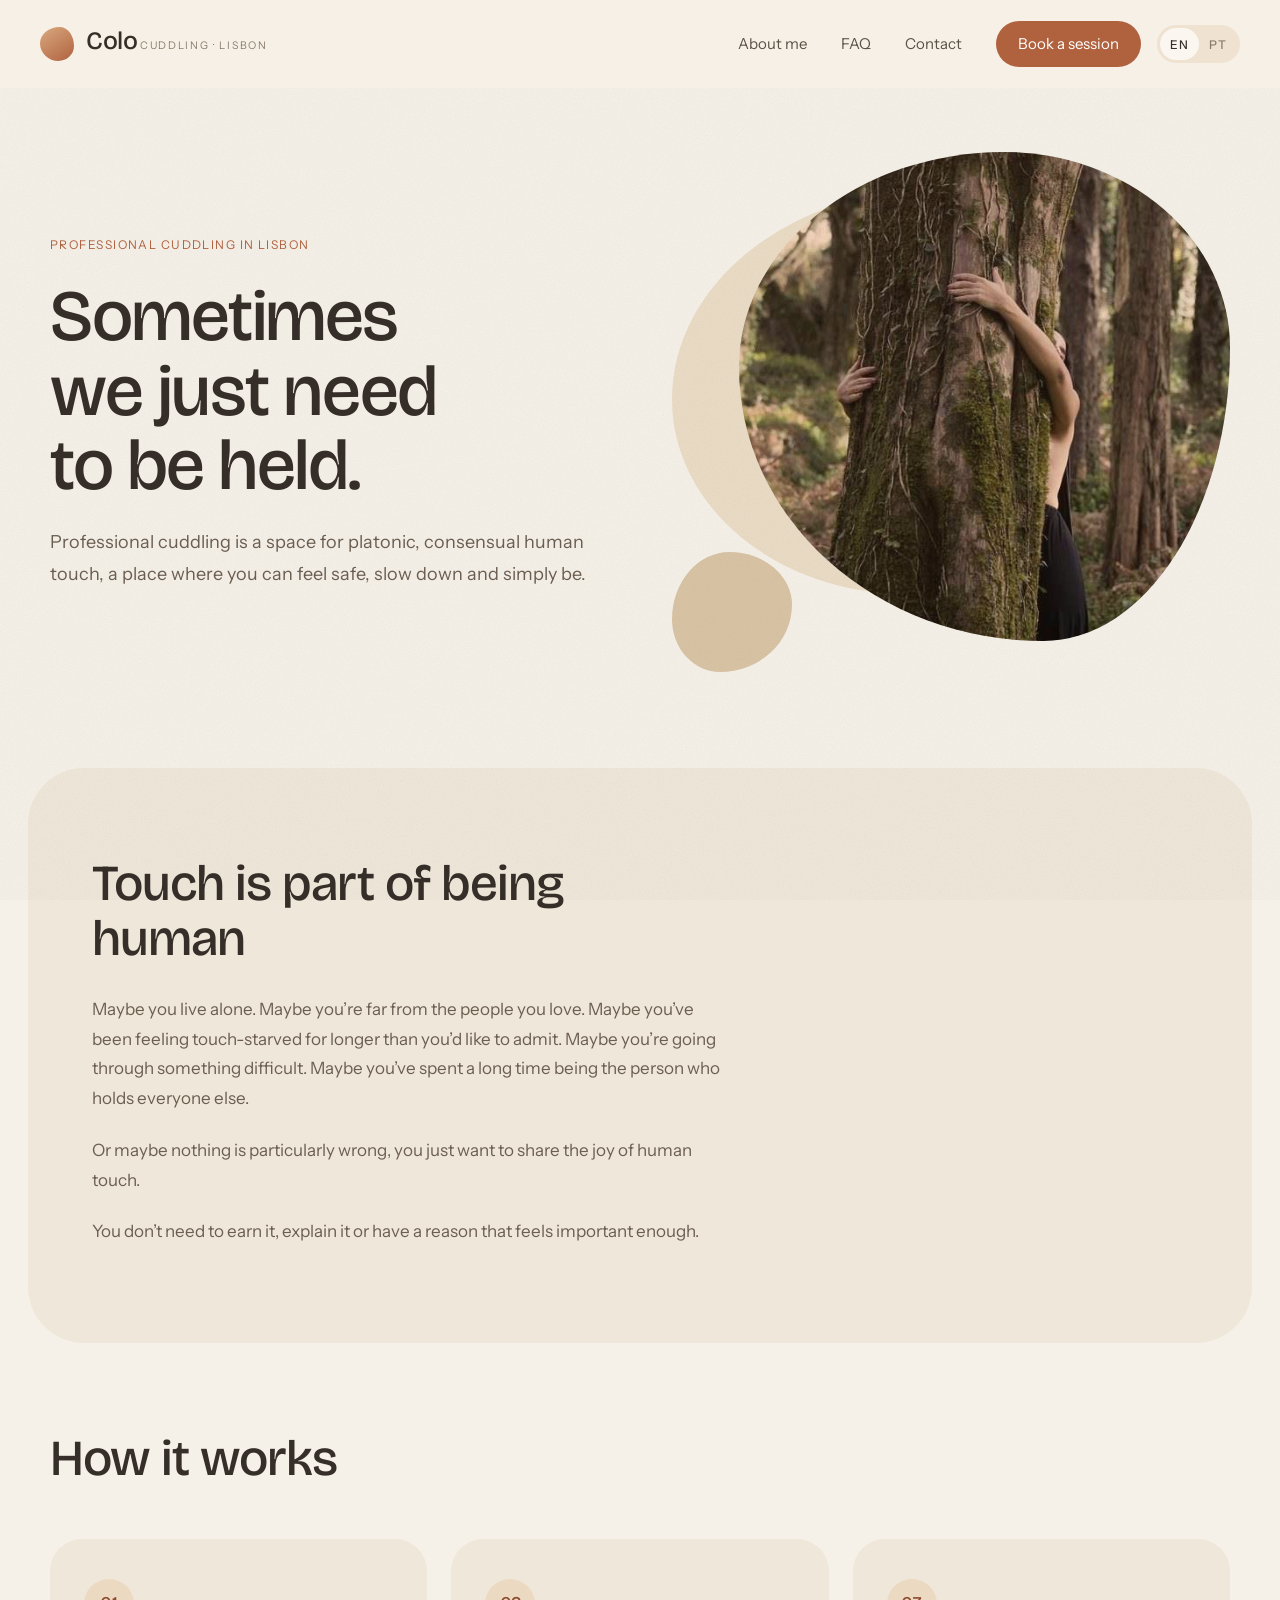
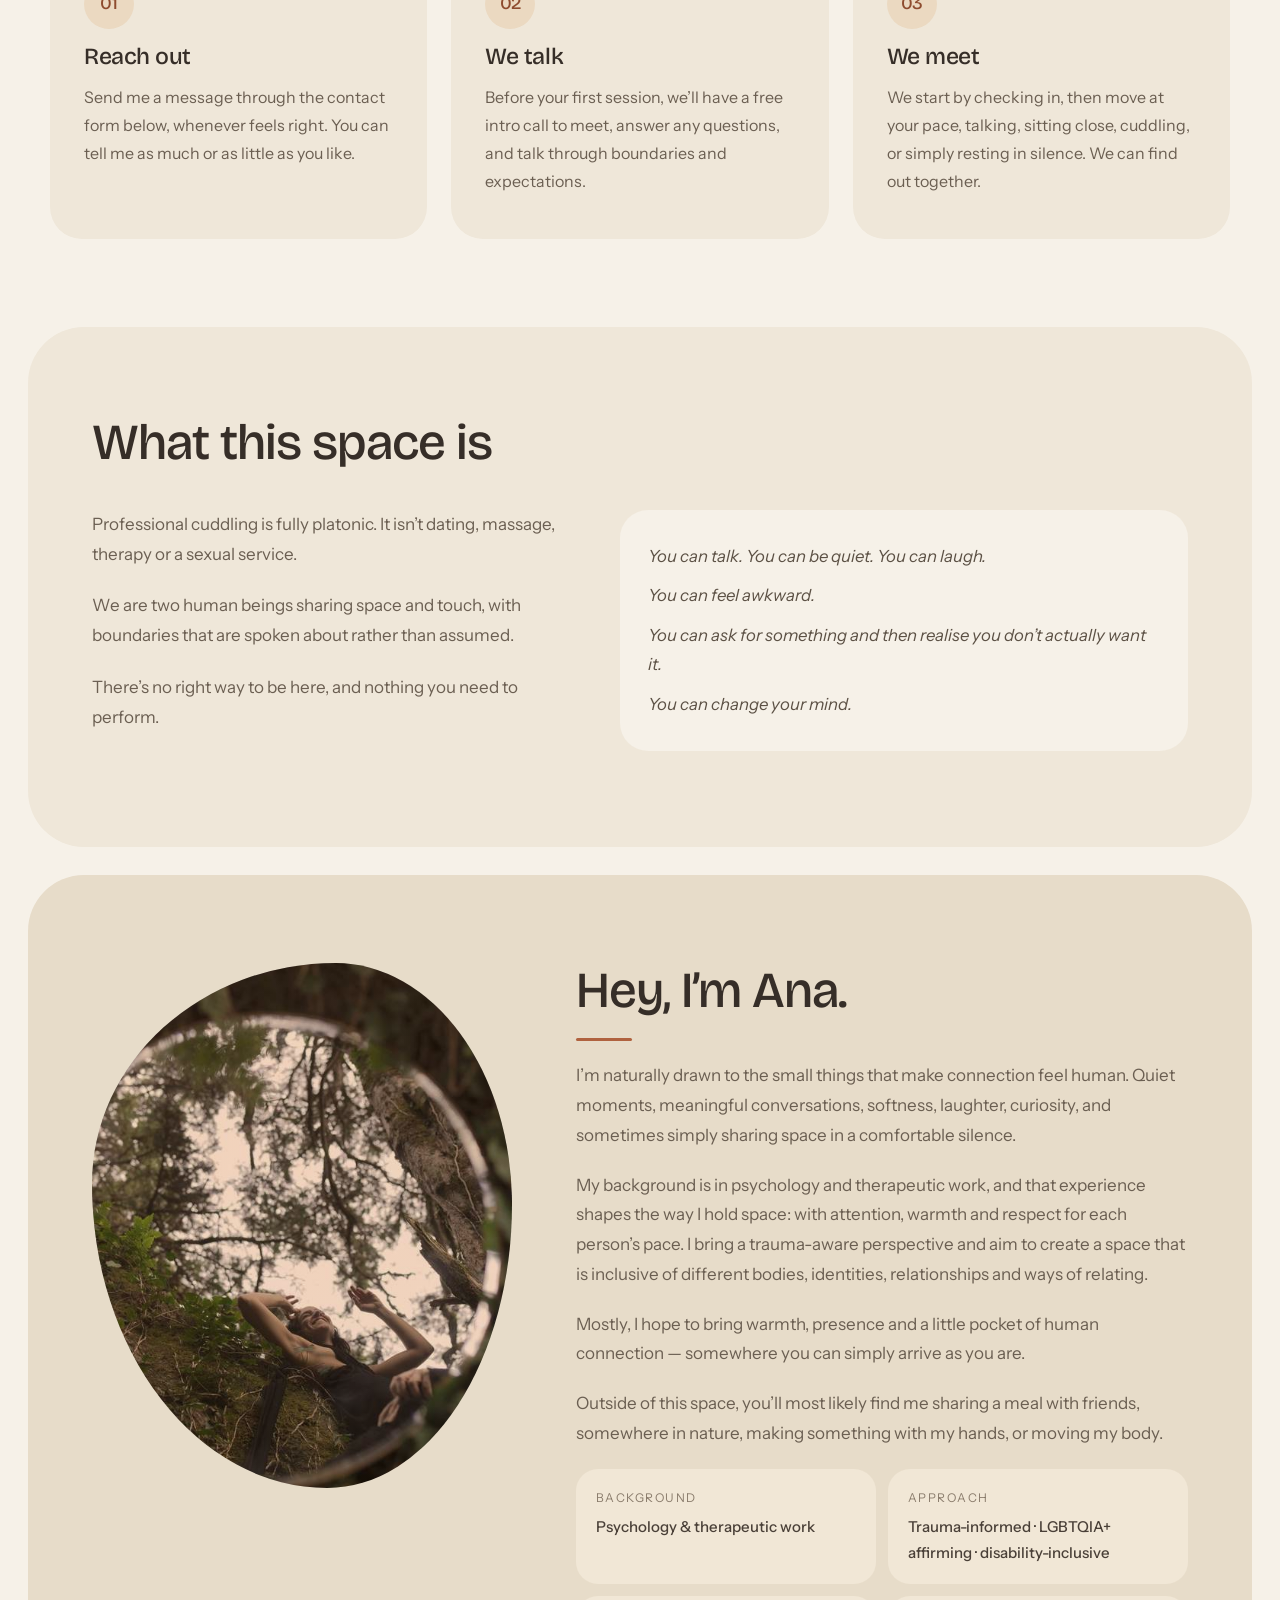
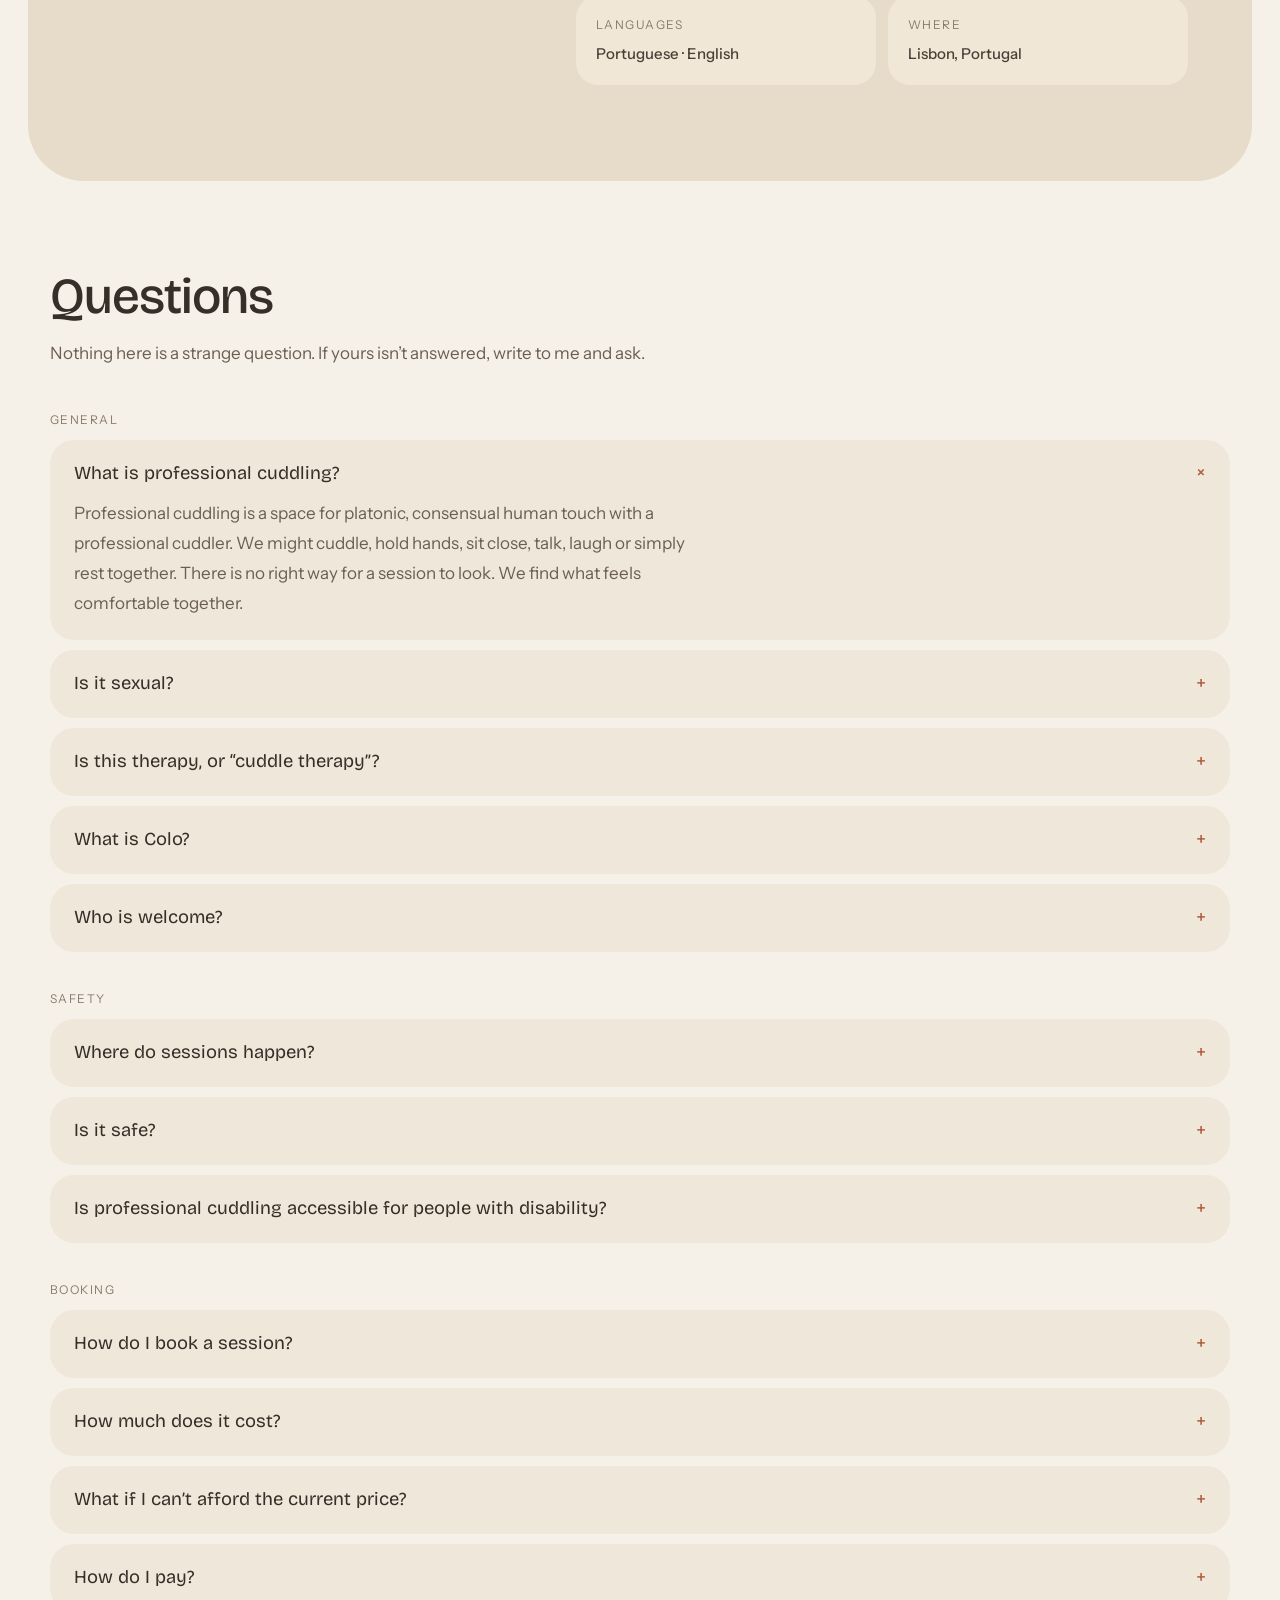
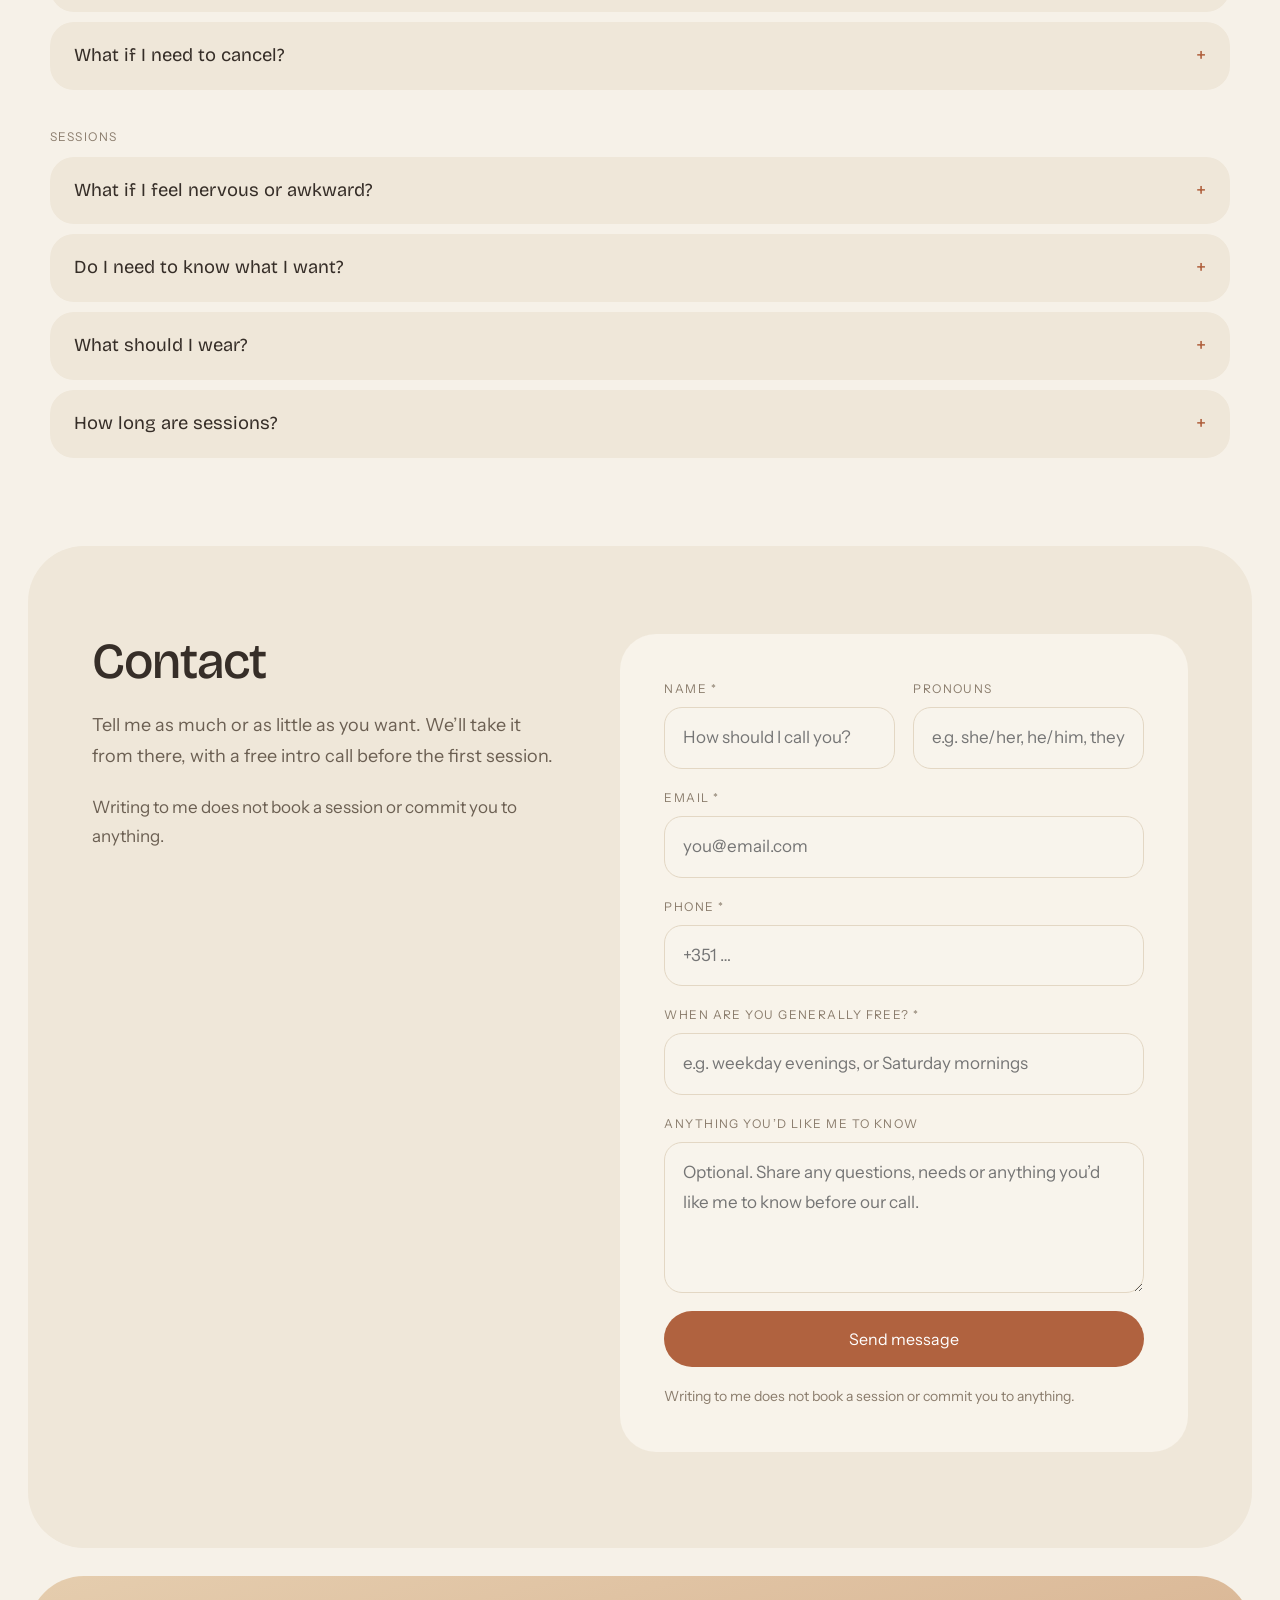
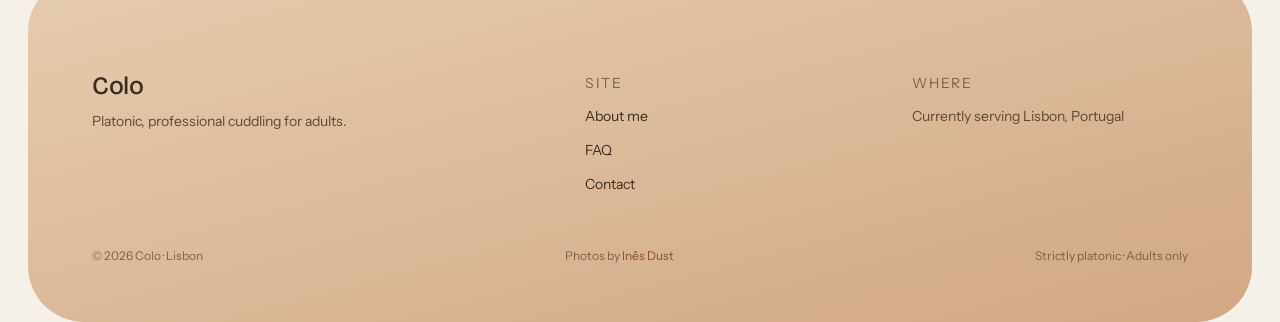
==== commit 909913e4: "Add an FAQ for people who cannot afford the current session price. Co-authored-by: Cursor <cursorage" ====
--- a/index.html
+++ b/index.html
@@ -281,6 +281,10 @@
               <p data-i18n="faq.a9">Sessions are €90 per hour. The intro call is always free.</p>
             </details>
             <details class="faq-item">
+              <summary><span data-i18n="faq.q13">What if I can’t afford the current price?</span> <span class="plus" aria-hidden="true">+</span></summary>
+              <p data-i18n="faq.a13">I want Colo to be accessible to people with different financial circumstances. If the price is currently out of reach for you, feel free to get in touch and let me know. When possible, I keep some flexibility for reduced-fee sessions, and we can see together whether there’s an option that works.</p>
+            </details>
+            <details class="faq-item">
               <summary><span data-i18n="faq.q10">How do I pay?</span> <span class="plus" aria-hidden="true">+</span></summary>
               <p data-i18n="faq.a10">The payment can be done by Revolut, MB Way or bank transfer. The details are sent after we’ve spoken and agreed on a time.</p>
             </details>
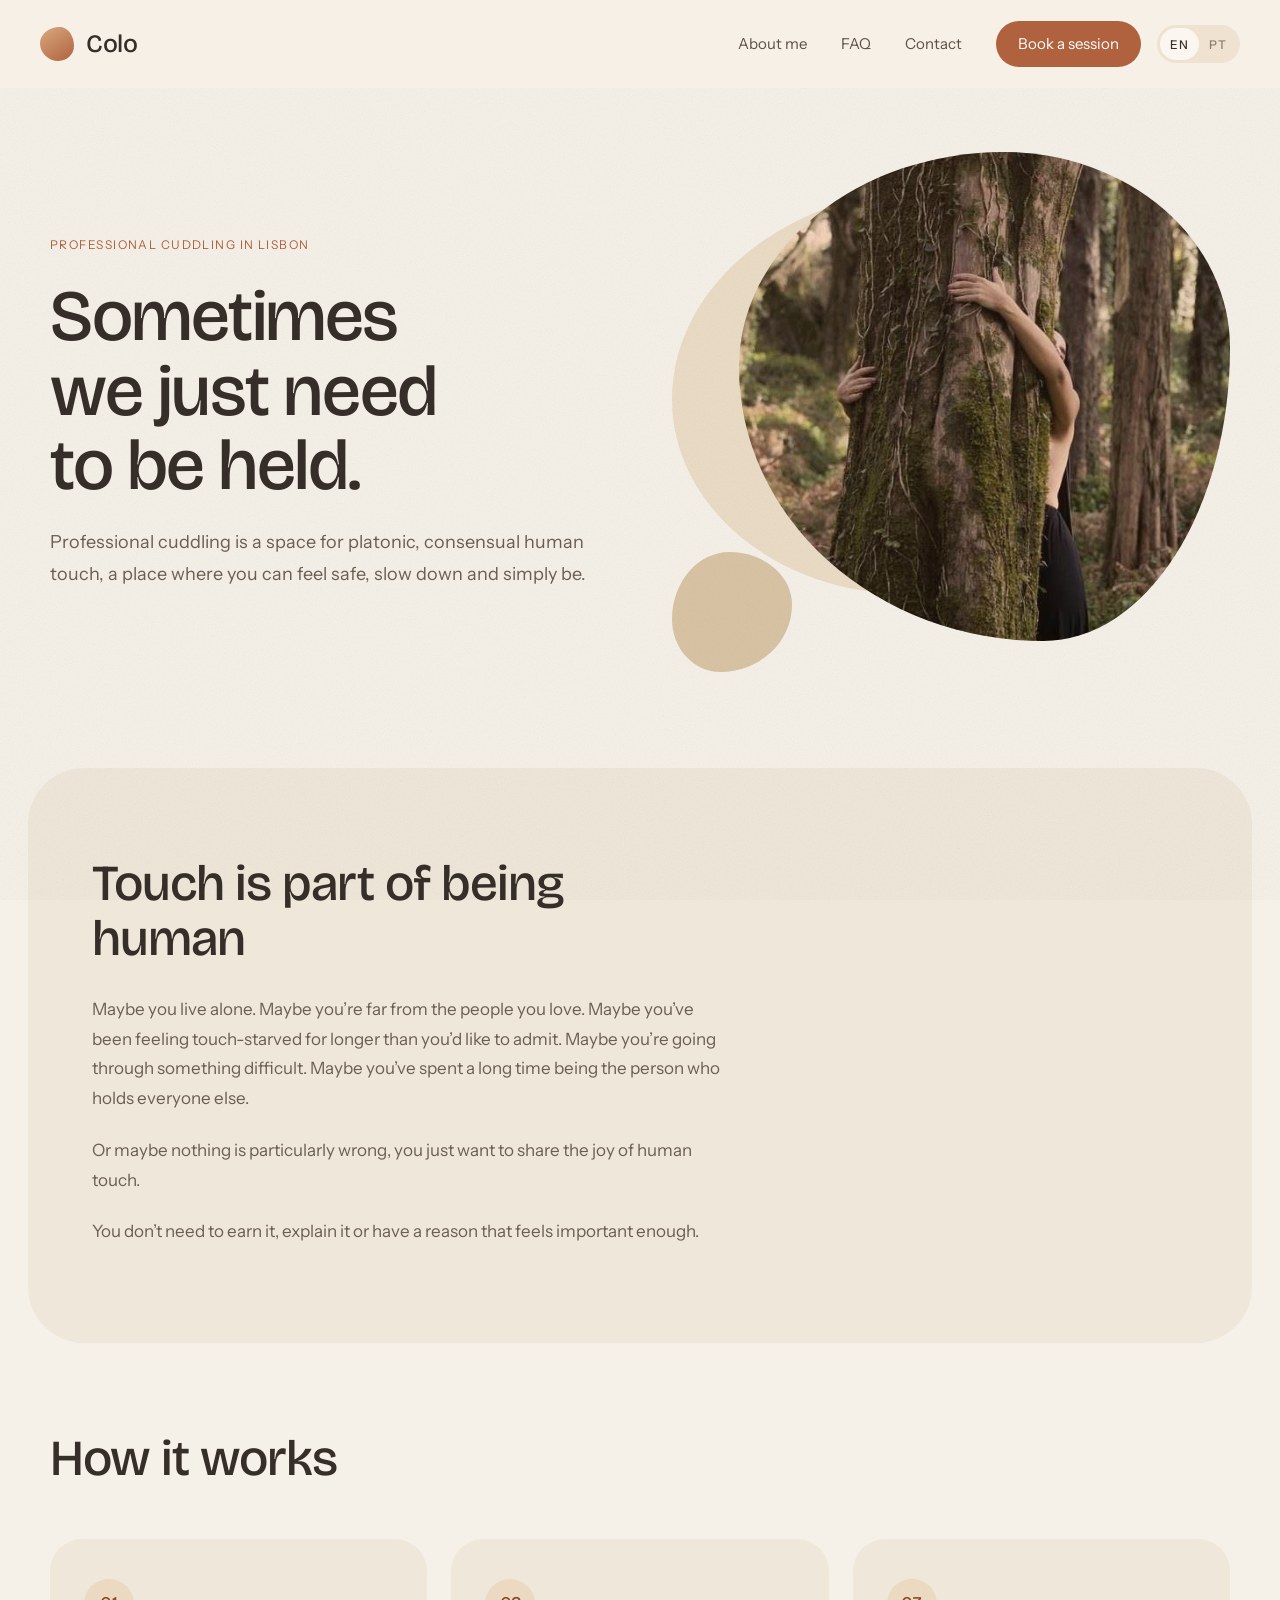
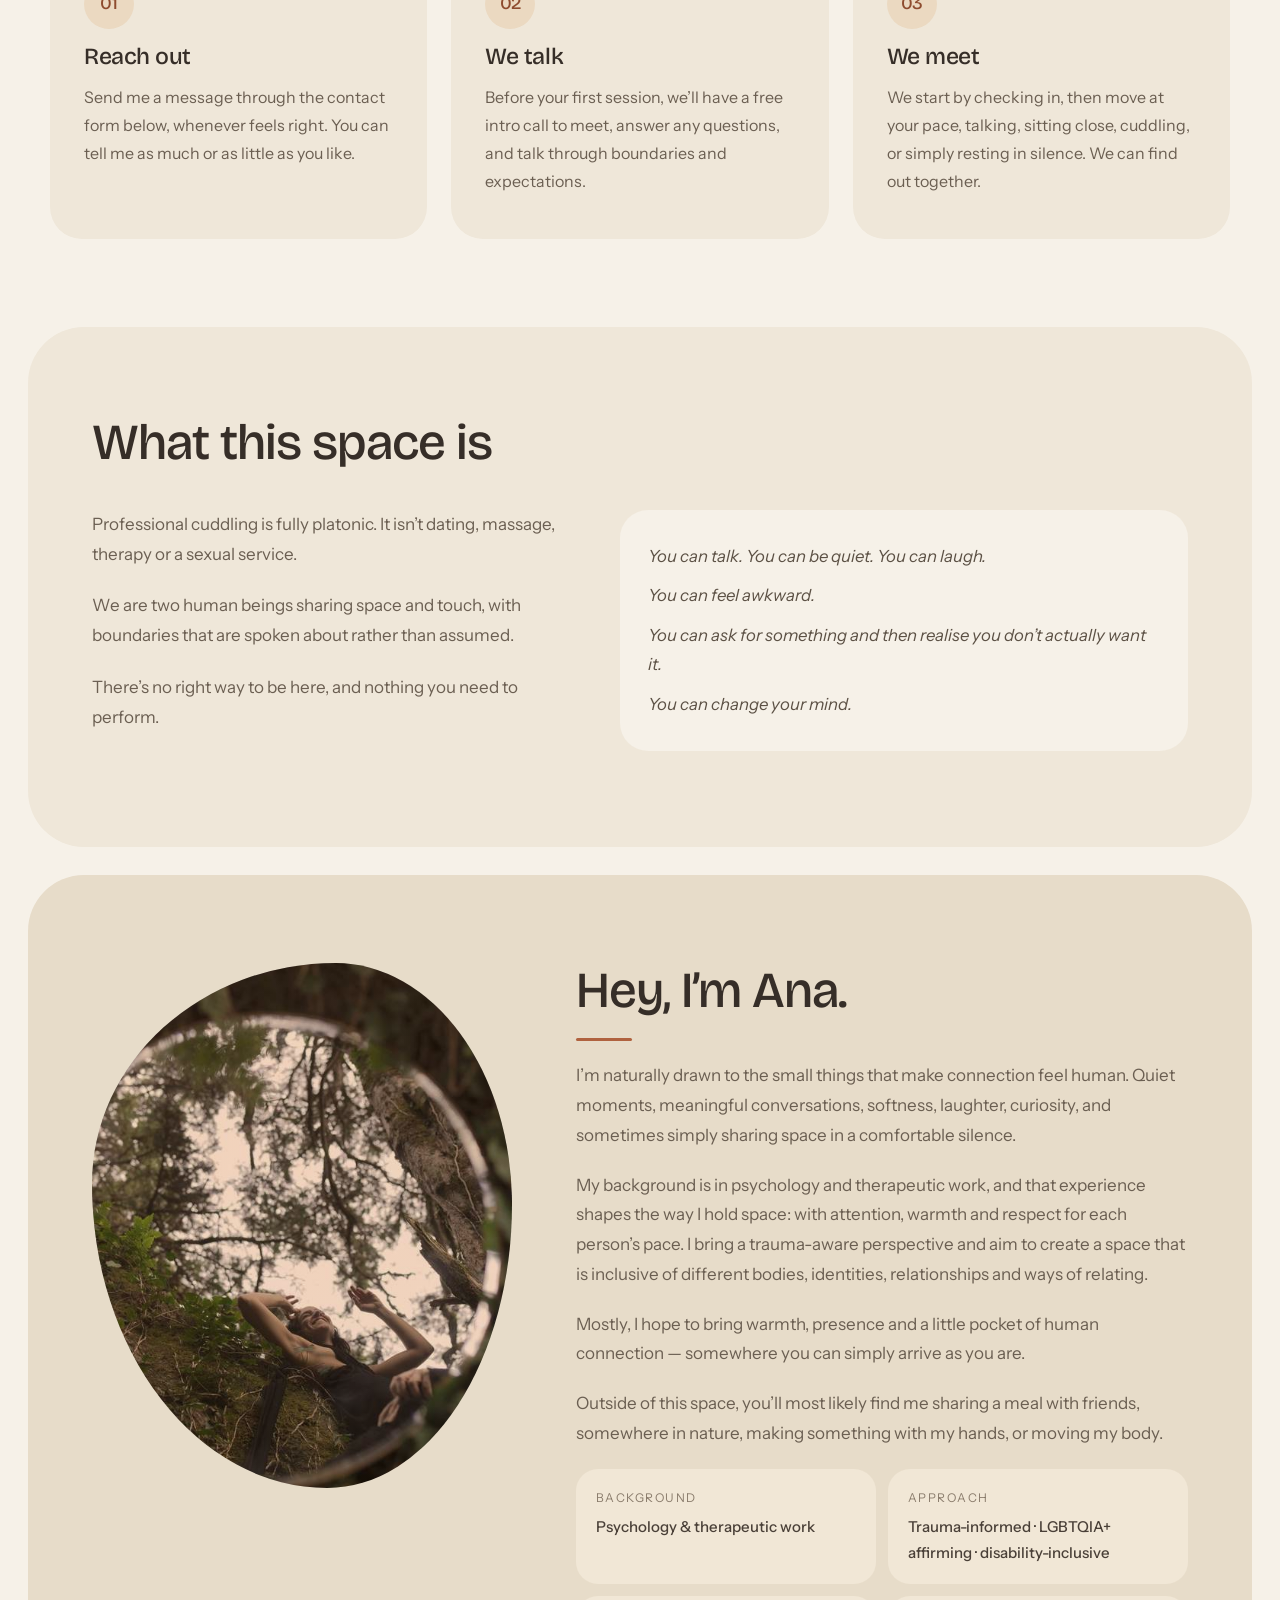
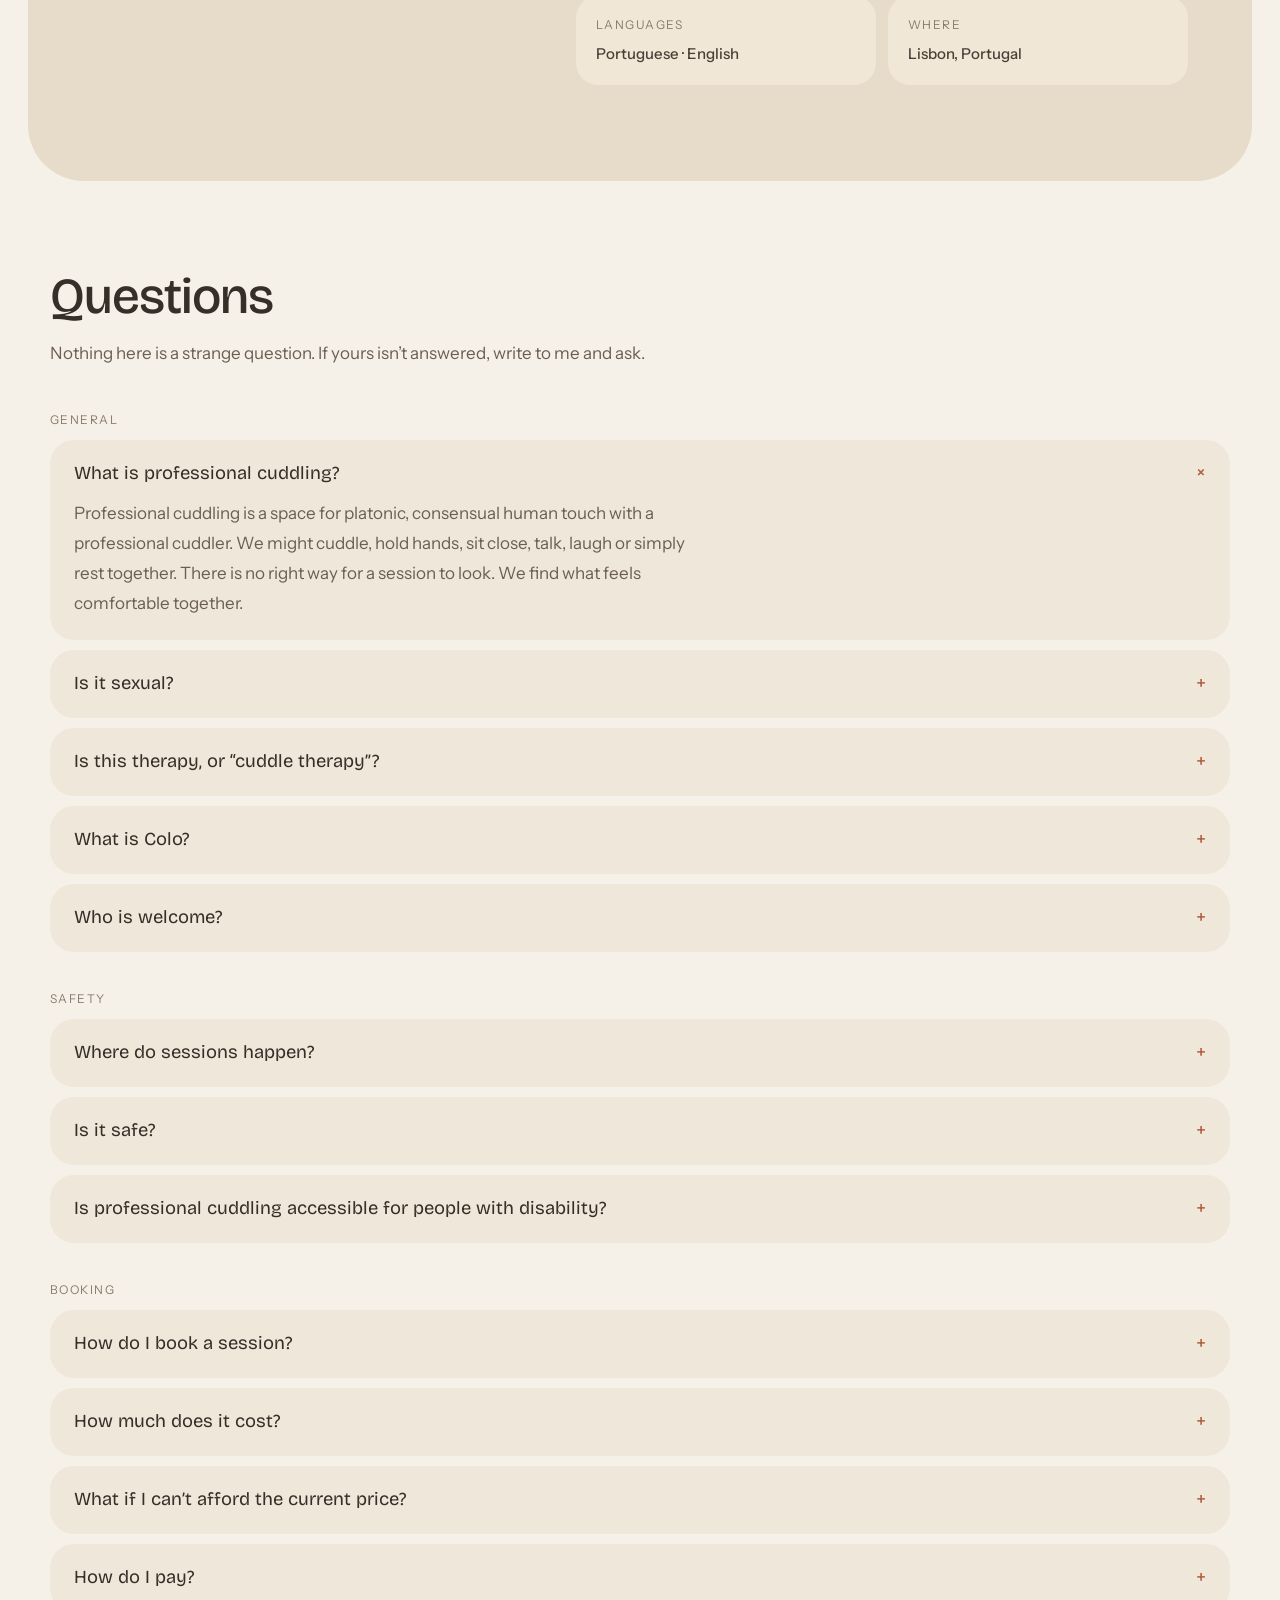
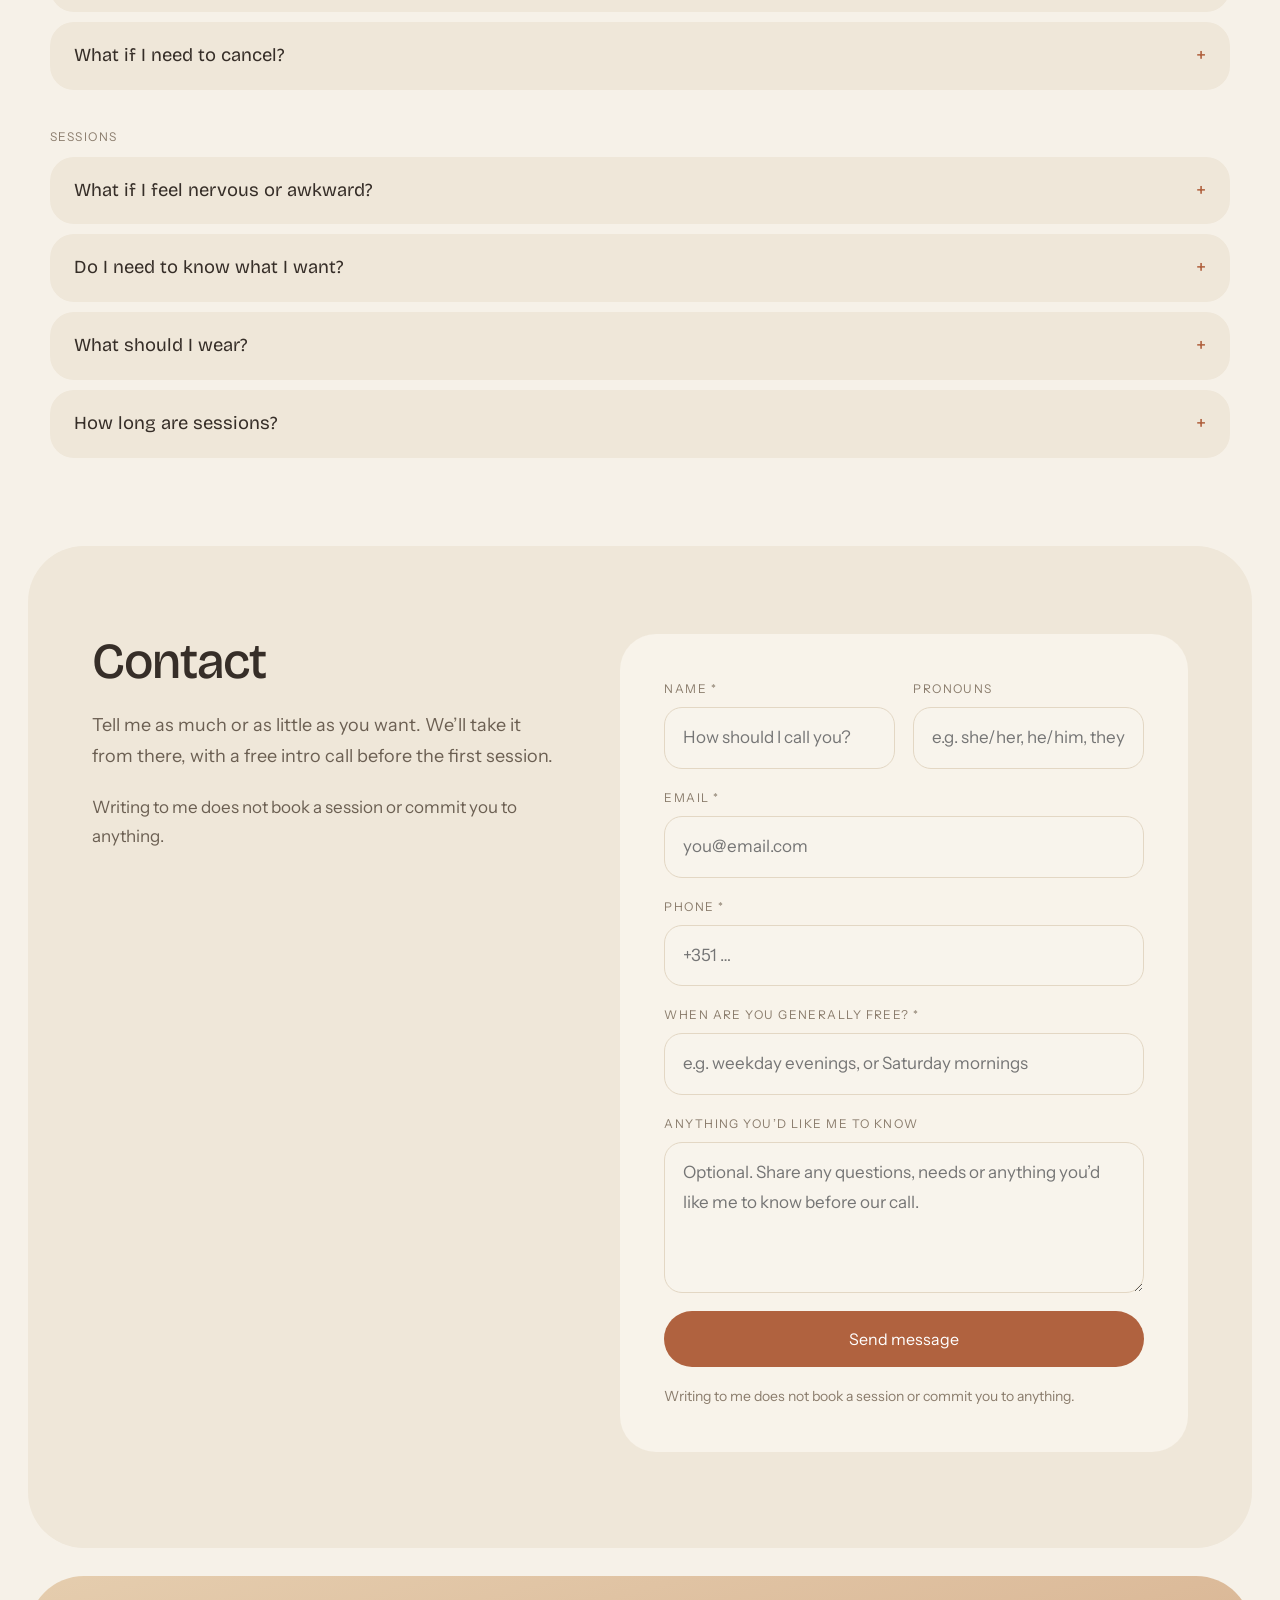
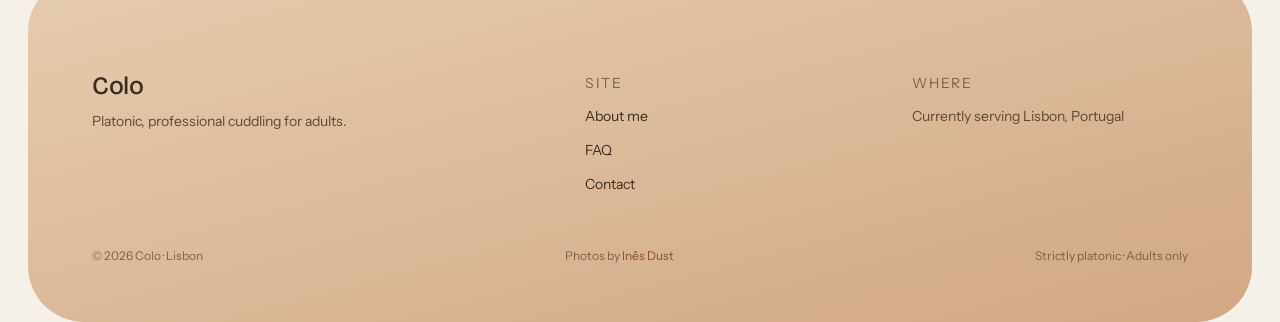
==== commit f10930f4: "Remove the 'Cuddling · Lisbon' descriptor from the site header. Co-Authored-By: Claude Opus 5.5 <nor" ====
--- a/index.html
+++ b/index.html
@@ -70,10 +70,7 @@
     <div class="header-inner">
       <a class="brand" href="index.html" aria-current="page">
         <span class="mark" aria-hidden="true"></span>
-        <span>
-          <span class="display brand-name">Colo</span>
-          <span class="brand-meta" data-i18n="brand.meta">Cuddling · Lisbon</span>
-        </span>
+        <span class="display brand-name">Colo</span>
       </a>
       <div class="header-end">
         <nav class="nav" data-i18n-aria="nav.primary" aria-label="Primary">
--- a/css/styles.css
+++ b/css/styles.css
@@ -226,13 +226,6 @@
   line-height: 1;
 }
 
-.brand-meta {
-  font-size: 10.5px;
-  letter-spacing: 0.16em;
-  text-transform: uppercase;
-  color: var(--label);
-}
-
 .header-end {
   display: flex;
   align-items: center;
